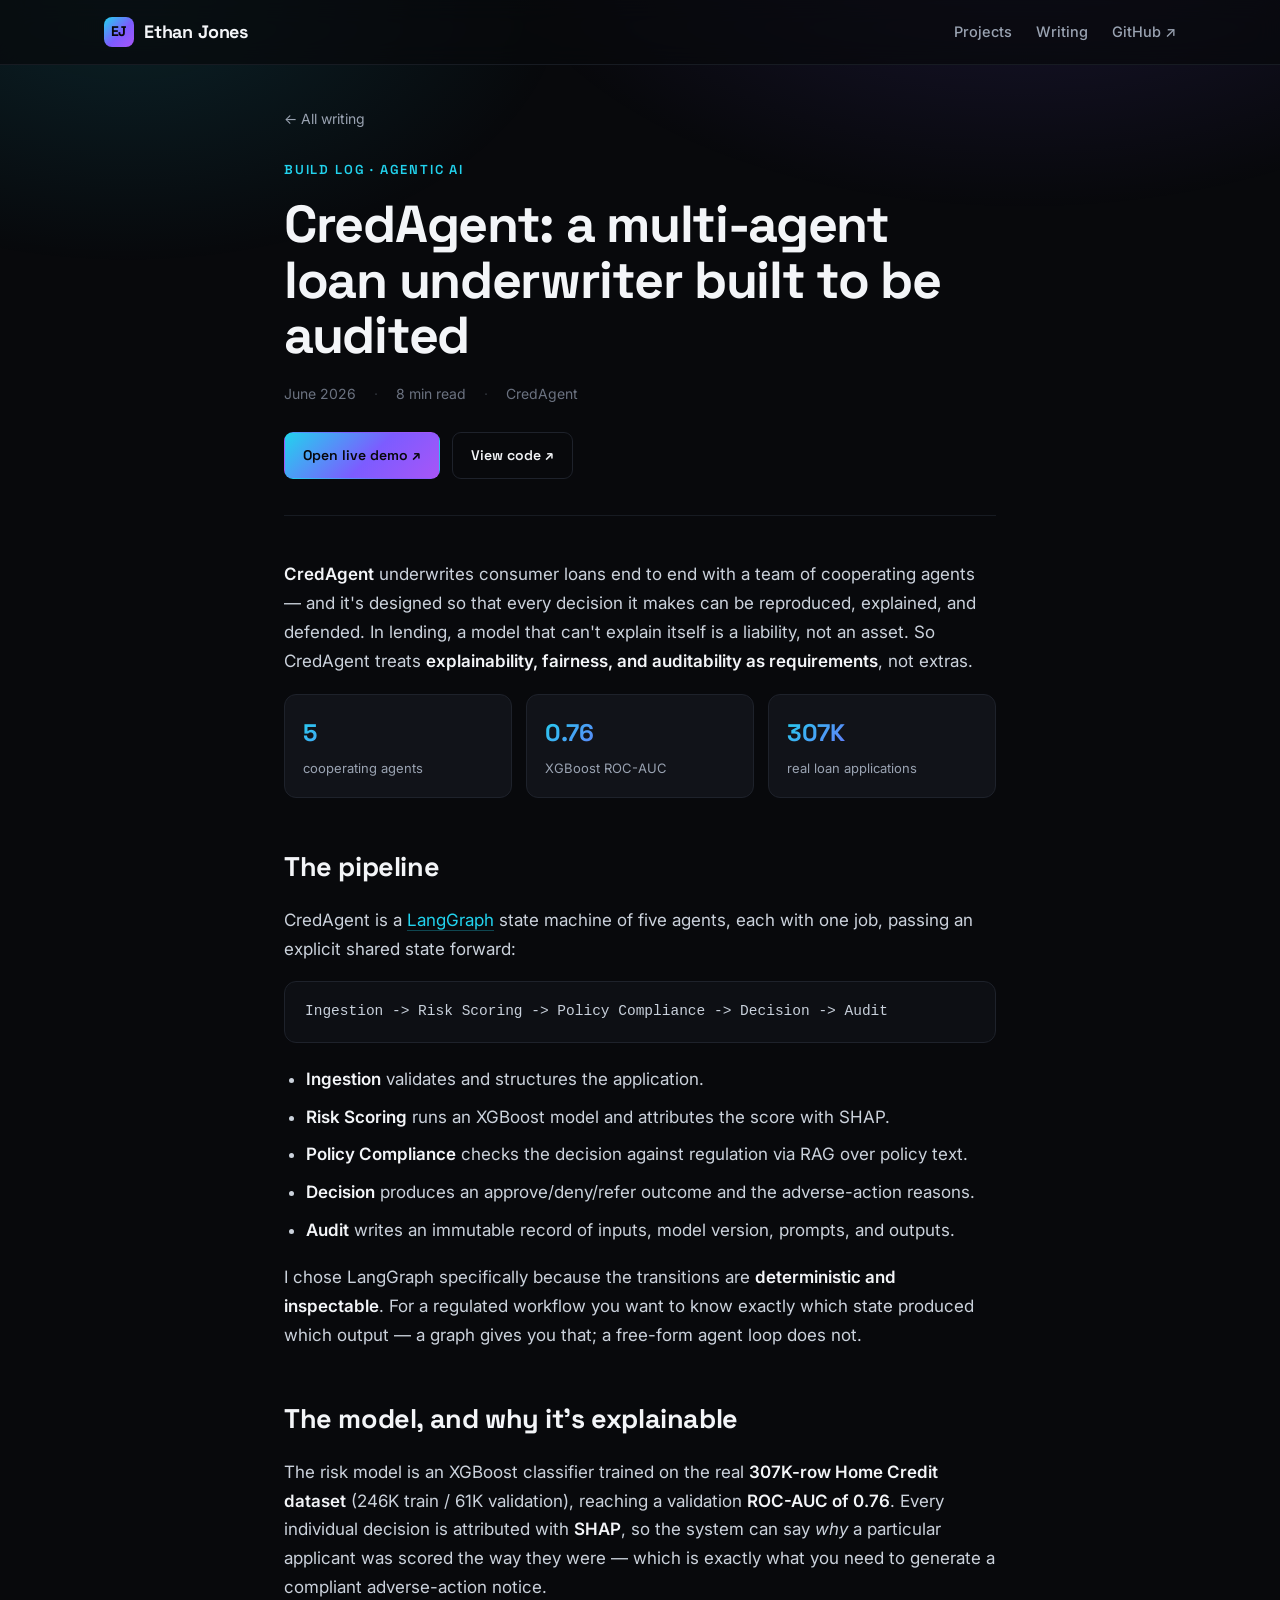
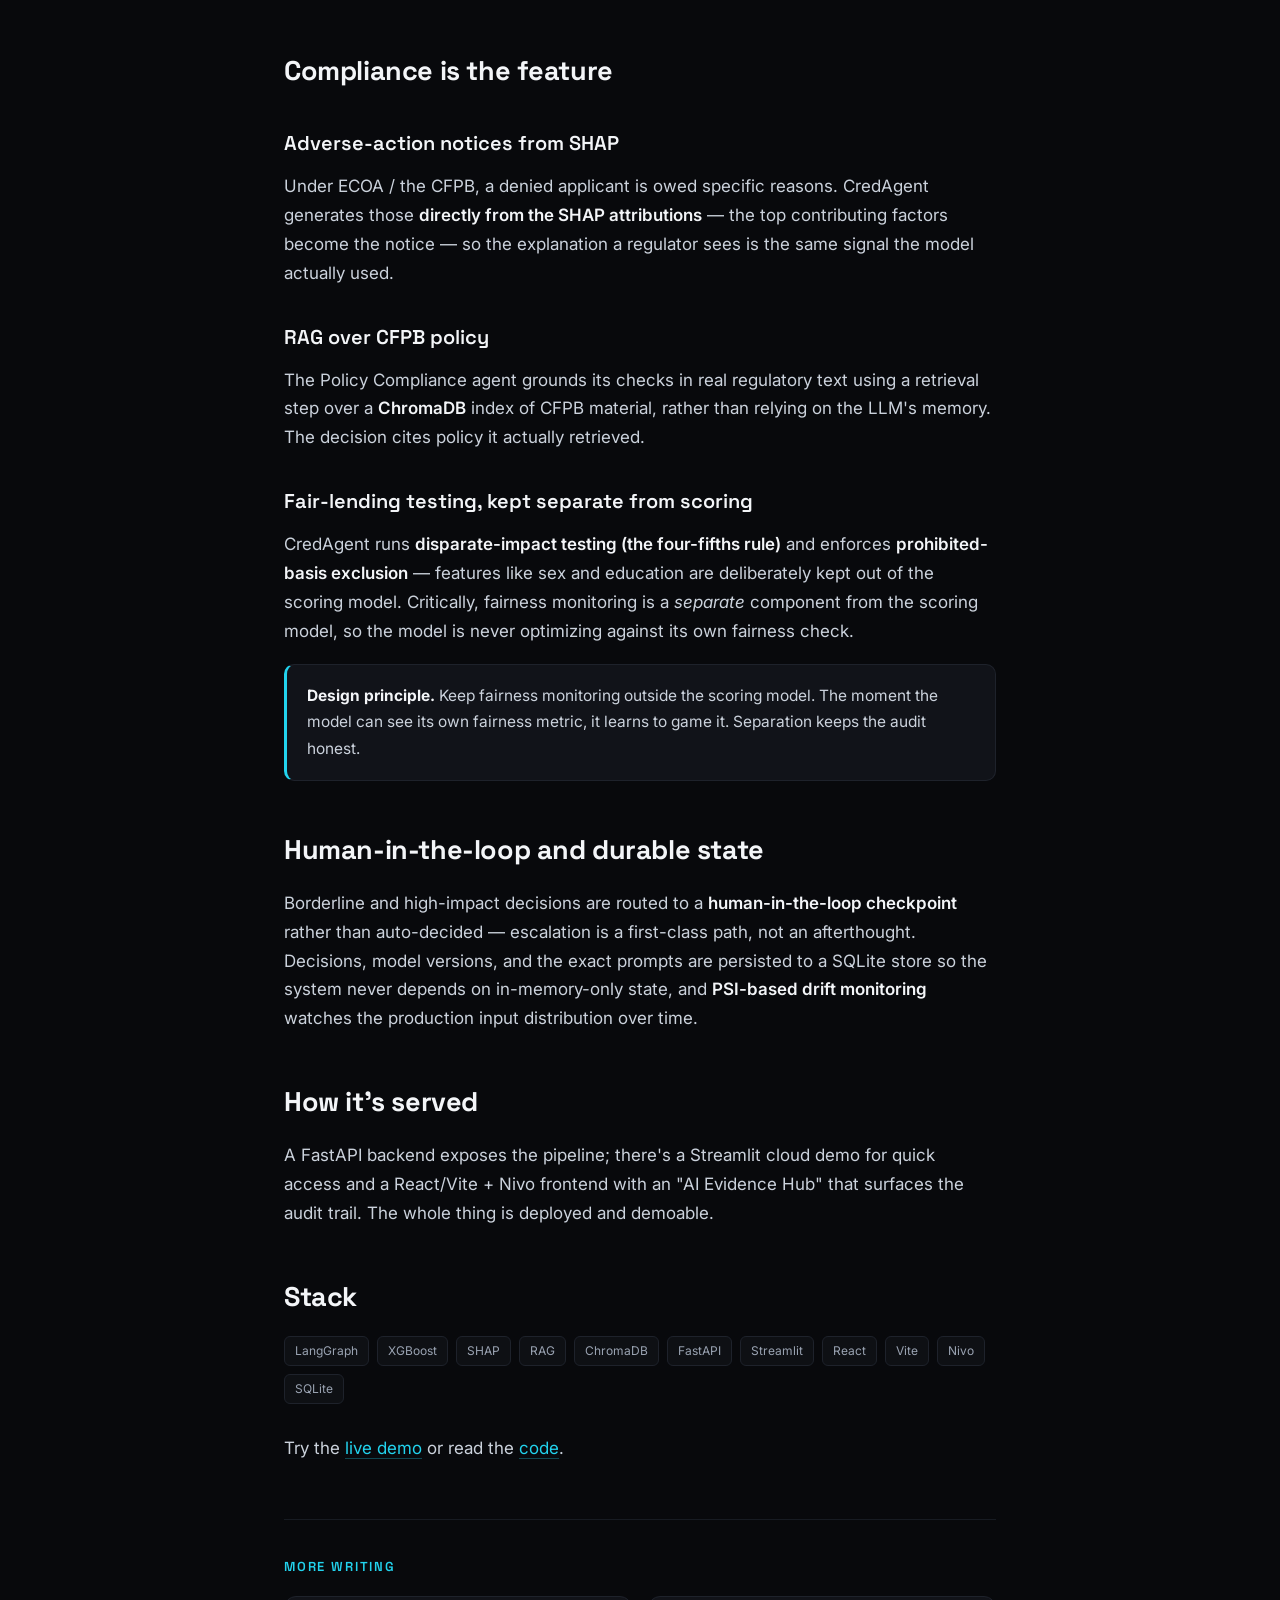
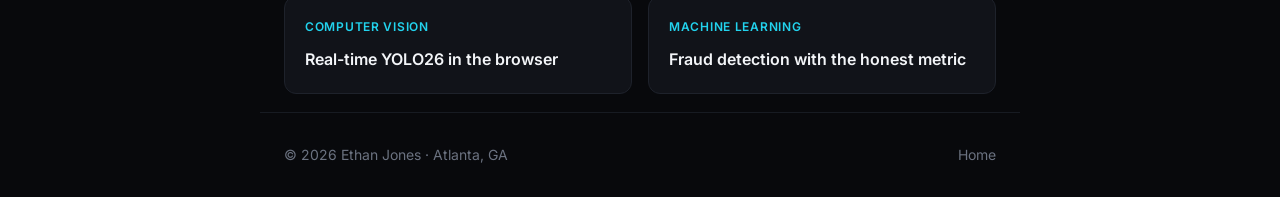
==== articles/credagent.html @ dae5c248 "add full project articles + clickable writing cards" ====
<!DOCTYPE html><html lang="en"><head><meta charset="UTF-8"/><meta name="viewport" content="width=device-width,initial-scale=1.0"/>
<title>CredAgent: a multi-agent loan underwriter built to be audited — Ethan Jones</title>
<meta name="description" content="A 5-agent LangGraph pipeline that underwrites consumer loans with SHAP-attributed decisions, RAG over CFPB policy, fair-lending testing, and human-in-the-loop checkpoints."/>
<link rel="preconnect" href="https://fonts.googleapis.com"/><link rel="preconnect" href="https://fonts.gstatic.com" crossorigin/>
<link href="https://fonts.googleapis.com/css2?family=Space+Grotesk:wght@400;500;600;700&family=Inter:wght@400;500;600&display=swap" rel="stylesheet"/>
<style>
:root{--bg:#08090c;--bg-soft:#0e1014;--card:#111319;--card-hover:#161a22;--line:#1e222b;--line-soft:#171b22;--text:#f3f5f8;--muted:#9aa3b2;--muted-dim:#6b7280;--cyan:#22d3ee;--purple:#a855f7;--accent:linear-gradient(135deg,#22d3ee 0%,#7c5cff 55%,#a855f7 100%)}
*{box-sizing:border-box;margin:0;padding:0}html{scroll-behavior:smooth}
body{background:var(--bg);color:var(--text);font-family:'Inter',system-ui,-apple-system,sans-serif;line-height:1.7;-webkit-font-smoothing:antialiased;overflow-x:hidden}
body::before{content:"";position:fixed;inset:0;z-index:-2;background:radial-gradient(900px 500px at 80% -10%,rgba(124,92,255,.16),transparent 60%),radial-gradient(800px 480px at 10% 0%,rgba(34,211,238,.12),transparent 55%);pointer-events:none}
a{color:inherit;text-decoration:none}h1,h2,h3,.logo,.kicker{font-family:'Space Grotesk',sans-serif}
.grad{background:var(--accent);-webkit-background-clip:text;background-clip:text;color:transparent}
nav{position:sticky;top:0;z-index:50;backdrop-filter:blur(12px);background:rgba(8,9,12,.72);border-bottom:1px solid var(--line-soft)}
.nav-inner{max-width:1120px;margin:0 auto;padding:0 24px;display:flex;align-items:center;justify-content:space-between;height:64px}
.logo{display:flex;align-items:center;gap:10px;font-weight:700;font-size:18px;letter-spacing:-.01em}
.logo .mark{width:30px;height:30px;border-radius:8px;background:var(--accent);display:grid;place-items:center;color:#06070a;font-weight:700;font-size:14px}
.nav-links{display:flex;gap:24px;align-items:center}.nav-links a{color:var(--muted);font-size:14.5px;font-weight:500;transition:color .2s}.nav-links a:hover{color:var(--text)}
.article{max-width:760px;margin:0 auto;padding:0 24px}
.back{display:inline-flex;align-items:center;gap:8px;color:var(--muted);font-size:14px;margin:42px 0 28px;transition:color .2s}.back:hover{color:var(--cyan)}
.kicker{display:block;font-size:13px;font-weight:600;letter-spacing:.14em;text-transform:uppercase;color:var(--cyan);margin-bottom:16px}
.art-title{font-size:clamp(32px,5.5vw,52px);font-weight:700;letter-spacing:-.025em;line-height:1.07;margin-bottom:18px}
.meta{display:flex;flex-wrap:wrap;gap:10px 18px;color:var(--muted-dim);font-size:14px;align-items:center;margin-bottom:26px}
.meta .sep{opacity:.4}
.art-cta{display:flex;gap:12px;flex-wrap:wrap;margin-bottom:44px;padding-bottom:36px;border-bottom:1px solid var(--line-soft)}
.btn{display:inline-flex;align-items:center;gap:8px;padding:11px 18px;border-radius:9px;font-weight:600;font-size:14px;transition:.2s;border:1px solid transparent;font-family:'Space Grotesk'}
.btn-primary{background:var(--accent);color:#06070a}.btn-primary:hover{transform:translateY(-2px);box-shadow:0 12px 30px -10px rgba(124,92,255,.55)}
.btn-ghost{border-color:var(--line);color:var(--text)}.btn-ghost:hover{border-color:var(--cyan);background:rgba(34,211,238,.06)}
.prose{font-size:17px;color:#dde2ea}
.prose h2{font-size:27px;font-weight:700;letter-spacing:-.015em;margin:46px 0 16px;color:var(--text)}
.prose h3{font-size:20px;font-weight:600;margin:32px 0 12px;color:var(--text)}
.prose p{margin:0 0 18px;color:#cbd2dc}
.prose strong{color:var(--text);font-weight:600}
.prose a{color:var(--cyan);border-bottom:1px solid rgba(34,211,238,.3)}.prose a:hover{border-color:var(--cyan)}
.prose ul,.prose ol{margin:0 0 18px;padding-left:22px;color:#cbd2dc}.prose li{margin-bottom:9px}
.prose code{font-family:ui-monospace,'SF Mono',Menlo,monospace;font-size:14.5px;background:#15181f;border:1px solid var(--line);border-radius:5px;padding:1.5px 6px;color:#7fe7f5}
.prose pre{background:#0d0f14;border:1px solid var(--line);border-radius:12px;padding:18px 20px;overflow-x:auto;margin:0 0 22px;font-size:13.5px;line-height:1.6}
.prose pre code{background:none;border:none;padding:0;color:#c8d0db}
.callout{border:1px solid var(--line);border-left:3px solid var(--cyan);background:var(--card);border-radius:10px;padding:18px 20px;margin:0 0 24px;color:#cbd2dc;font-size:15.5px}
.callout b{color:var(--text)}
.metrics{display:grid;grid-template-columns:repeat(3,1fr);gap:14px;margin:6px 0 28px}
.metric{border:1px solid var(--line);border-radius:12px;background:var(--card);padding:18px}
.metric .n{font-family:'Space Grotesk';font-size:24px;font-weight:700;letter-spacing:-.02em}
.metric .l{color:var(--muted);font-size:13px;margin-top:3px}
.stack{display:flex;flex-wrap:wrap;gap:8px;margin:4px 0 30px}
.stack span{font-size:12px;color:var(--muted);border:1px solid var(--line);border-radius:6px;padding:4px 10px;background:var(--bg-soft)}
.more{margin:56px 0 18px;padding-top:36px;border-top:1px solid var(--line-soft)}
.more .kicker{margin-bottom:18px}
.more-grid{display:grid;grid-template-columns:1fr 1fr;gap:16px}
.more-card{border:1px solid var(--line);border-radius:12px;background:var(--card);padding:20px;transition:.2s}.more-card:hover{transform:translateY(-3px);border-color:#2b3140;background:var(--card-hover)}
.more-card .t{font-size:12px;color:var(--cyan);font-weight:600;letter-spacing:.06em;text-transform:uppercase;margin-bottom:8px}
.more-card h4{font-size:16px;font-weight:600}
footer{max-width:760px;margin:0 auto;border-top:1px solid var(--line-soft);padding:30px 24px;color:var(--muted-dim);font-size:14px;display:flex;justify-content:space-between;flex-wrap:wrap;gap:10px}
@media(max-width:760px){.nav-links{display:none}.metrics,.more-grid{grid-template-columns:1fr}}
</style></head><body>
<nav><div class="nav-inner"><a href="../index.html" class="logo"><span class="mark">EJ</span> Ethan Jones</a>
<div class="nav-links"><a href="../index.html#projects">Projects</a><a href="../index.html#writing">Writing</a><a href="https://github.com/EthanJGithub" target="_blank" rel="noopener">GitHub ↗</a></div></div></nav>
<article class="article">
<a class="back" href="../index.html#writing">← All writing</a>
<span class="kicker">Build Log · Agentic AI</span>
<h1 class="art-title">CredAgent: a multi-agent loan underwriter built to be audited</h1>
<div class="meta"><span>June 2026</span><span class="sep">·</span><span>8 min read</span><span class="sep">·</span><span>CredAgent</span></div>
<div class="art-cta"><a class="btn btn-primary" href="https://ethanjgithub-credagent-streamlit-app-kruhoy.streamlit.app/" target="_blank" rel="noopener">Open live demo ↗</a><a class="btn btn-ghost" href="https://github.com/EthanJGithub/CredAgent" target="_blank" rel="noopener">View code ↗</a></div>
<div class="prose"><p><strong>CredAgent</strong> underwrites consumer loans end to end with a team of cooperating agents — and it's designed so that every decision it makes can be reproduced, explained, and defended. In lending, a model that can't explain itself is a liability, not an asset. So CredAgent treats <strong>explainability, fairness, and auditability as requirements</strong>, not extras.</p>
<div class="metrics"><div class="metric"><div class="n grad">5</div><div class="l">cooperating agents</div></div><div class="metric"><div class="n grad">0.76</div><div class="l">XGBoost ROC-AUC</div></div><div class="metric"><div class="n grad">307K</div><div class="l">real loan applications</div></div></div>
<h2>The pipeline</h2>
<p>CredAgent is a <a href="https://www.langchain.com/langgraph" target="_blank" rel="noopener">LangGraph</a> state machine of five agents, each with one job, passing an explicit shared state forward:</p>
<pre><code>Ingestion -> Risk Scoring -> Policy Compliance -> Decision -> Audit</code></pre>
<ul>
<li><strong>Ingestion</strong> validates and structures the application.</li>
<li><strong>Risk Scoring</strong> runs an XGBoost model and attributes the score with SHAP.</li>
<li><strong>Policy Compliance</strong> checks the decision against regulation via RAG over policy text.</li>
<li><strong>Decision</strong> produces an approve/deny/refer outcome and the adverse-action reasons.</li>
<li><strong>Audit</strong> writes an immutable record of inputs, model version, prompts, and outputs.</li>
</ul>
<p>I chose LangGraph specifically because the transitions are <strong>deterministic and inspectable</strong>. For a regulated workflow you want to know exactly which state produced which output — a graph gives you that; a free-form agent loop does not.</p>
<h2>The model, and why it's explainable</h2>
<p>The risk model is an XGBoost classifier trained on the real <strong>307K-row Home Credit dataset</strong> (246K train / 61K validation), reaching a validation <strong>ROC-AUC of 0.76</strong>. Every individual decision is attributed with <strong>SHAP</strong>, so the system can say <em>why</em> a particular applicant was scored the way they were — which is exactly what you need to generate a compliant adverse-action notice.</p>
<h2>Compliance is the feature</h2>
<h3>Adverse-action notices from SHAP</h3>
<p>Under ECOA / the CFPB, a denied applicant is owed specific reasons. CredAgent generates those <strong>directly from the SHAP attributions</strong> — the top contributing factors become the notice — so the explanation a regulator sees is the same signal the model actually used.</p>
<h3>RAG over CFPB policy</h3>
<p>The Policy Compliance agent grounds its checks in real regulatory text using a retrieval step over a <strong>ChromaDB</strong> index of CFPB material, rather than relying on the LLM's memory. The decision cites policy it actually retrieved.</p>
<h3>Fair-lending testing, kept separate from scoring</h3>
<p>CredAgent runs <strong>disparate-impact testing (the four-fifths rule)</strong> and enforces <strong>prohibited-basis exclusion</strong> — features like sex and education are deliberately kept out of the scoring model. Critically, fairness monitoring is a <em>separate</em> component from the scoring model, so the model is never optimizing against its own fairness check.</p>
<div class="callout"><b>Design principle.</b> Keep fairness monitoring outside the scoring model. The moment the model can see its own fairness metric, it learns to game it. Separation keeps the audit honest.</div>
<h2>Human-in-the-loop and durable state</h2>
<p>Borderline and high-impact decisions are routed to a <strong>human-in-the-loop checkpoint</strong> rather than auto-decided — escalation is a first-class path, not an afterthought. Decisions, model versions, and the exact prompts are persisted to a SQLite store so the system never depends on in-memory-only state, and <strong>PSI-based drift monitoring</strong> watches the production input distribution over time.</p>
<h2>How it's served</h2>
<p>A FastAPI backend exposes the pipeline; there's a Streamlit cloud demo for quick access and a React/Vite + Nivo frontend with an "AI Evidence Hub" that surfaces the audit trail. The whole thing is deployed and demoable.</p>
<h2>Stack</h2>
<div class="stack"><span>LangGraph</span><span>XGBoost</span><span>SHAP</span><span>RAG</span><span>ChromaDB</span><span>FastAPI</span><span>Streamlit</span><span>React</span><span>Vite</span><span>Nivo</span><span>SQLite</span></div>
<p>Try the <a href="https://ethanjgithub-credagent-streamlit-app-kruhoy.streamlit.app/" target="_blank" rel="noopener">live demo</a> or read the <a href="https://github.com/EthanJGithub/CredAgent" target="_blank" rel="noopener">code</a>.</p></div>
<div class="more"><span class="kicker">More writing</span><div class="more-grid"><a class="more-card" href="visionlog.html"><div class="t">Computer Vision</div><h4>Real-time YOLO26 in the browser</h4></a><a class="more-card" href="fraudpulse.html"><div class="t">Machine Learning</div><h4>Fraud detection with the honest metric</h4></a></div></div>
</article>
<footer><span>© 2026 Ethan Jones · Atlanta, GA</span><a href="../index.html">Home</a></footer>
</body></html>
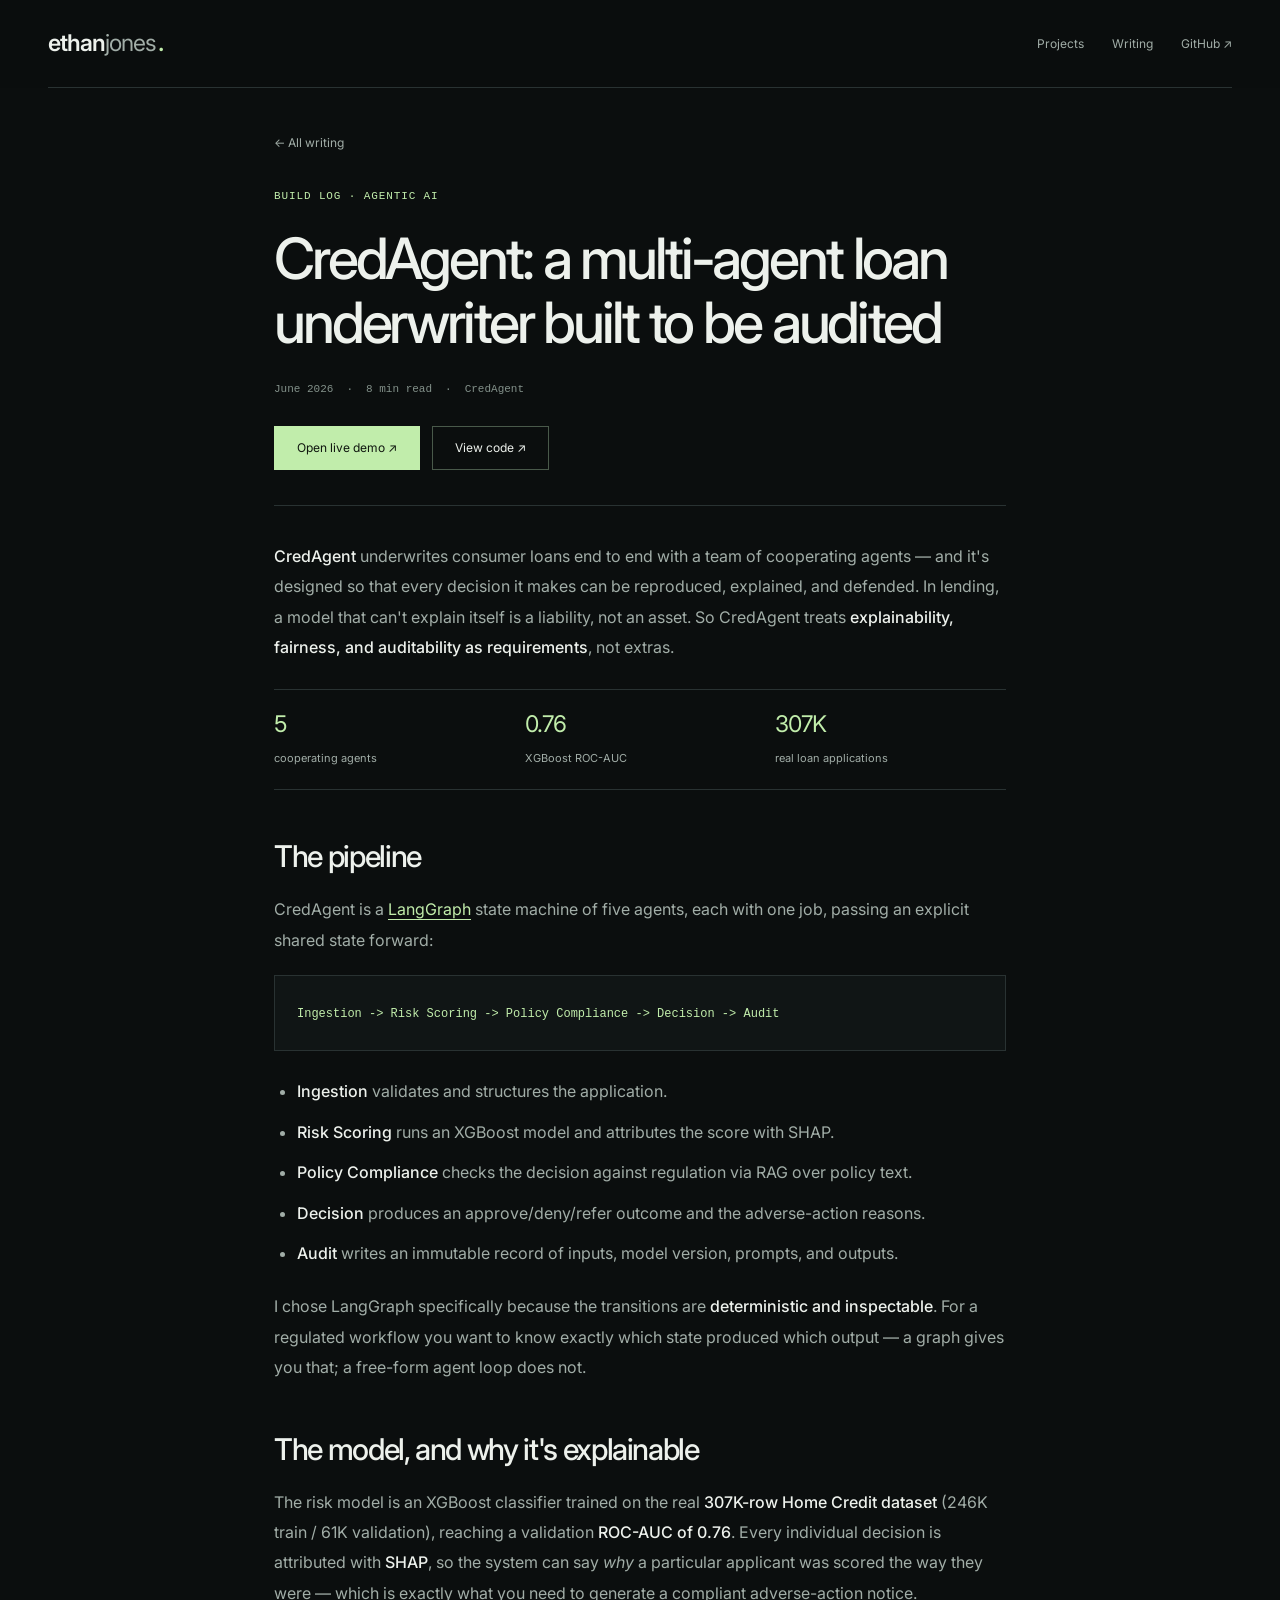
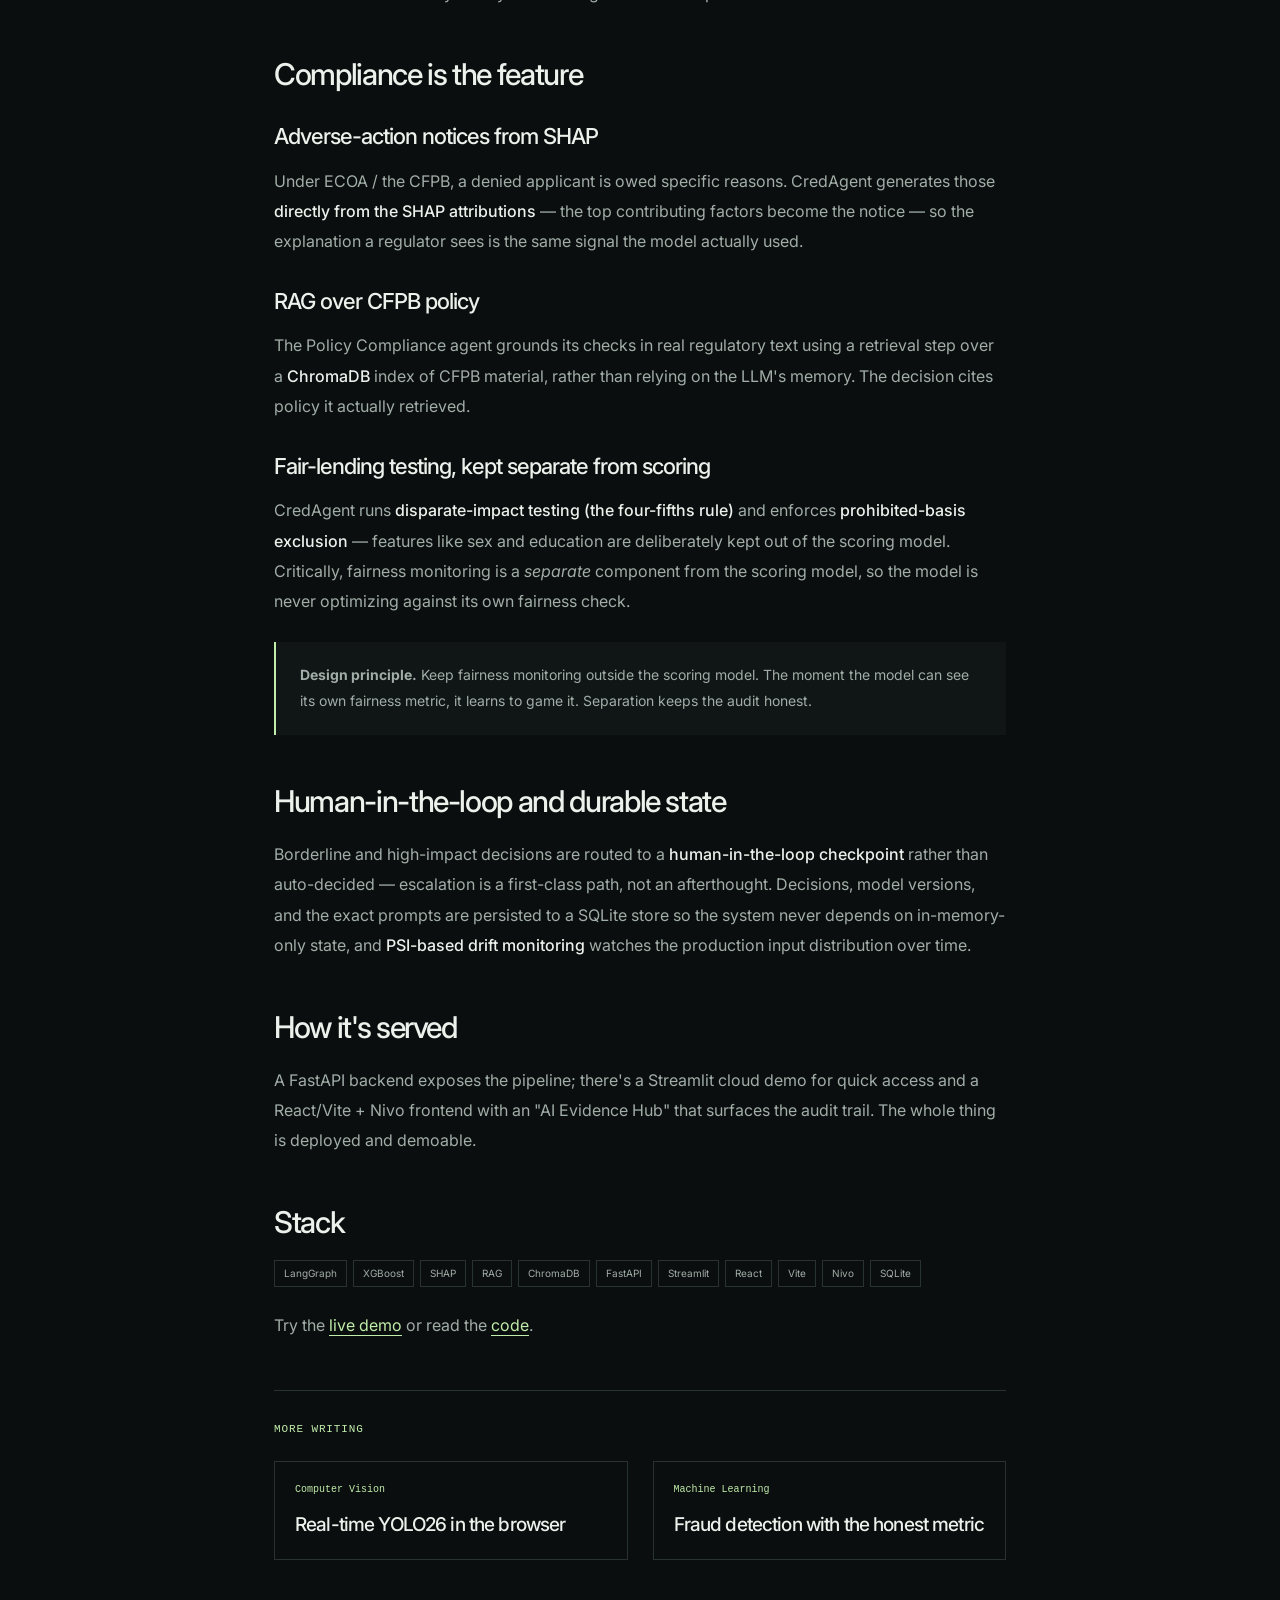
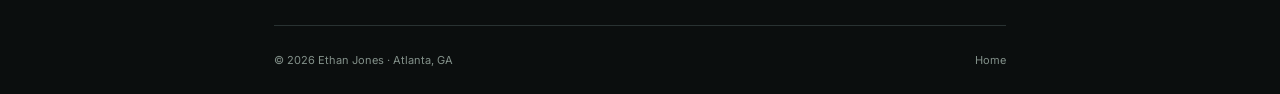
==== commit 0c3109c3: "Redesign portfolio with interactive project showcase and unified article styles" ====
--- a/articles/credagent.html
+++ b/articles/credagent.html
@@ -3,58 +3,10 @@
 <meta name="description" content="A 5-agent LangGraph pipeline that underwrites consumer loans with SHAP-attributed decisions, RAG over CFPB policy, fair-lending testing, and human-in-the-loop checkpoints."/>
 <link rel="preconnect" href="https://fonts.googleapis.com"/><link rel="preconnect" href="https://fonts.gstatic.com" crossorigin/>
 <link href="https://fonts.googleapis.com/css2?family=Space+Grotesk:wght@400;500;600;700&family=Inter:wght@400;500;600&display=swap" rel="stylesheet"/>
-<style>
-:root{--bg:#08090c;--bg-soft:#0e1014;--card:#111319;--card-hover:#161a22;--line:#1e222b;--line-soft:#171b22;--text:#f3f5f8;--muted:#9aa3b2;--muted-dim:#6b7280;--cyan:#22d3ee;--purple:#a855f7;--accent:linear-gradient(135deg,#22d3ee 0%,#7c5cff 55%,#a855f7 100%)}
-*{box-sizing:border-box;margin:0;padding:0}html{scroll-behavior:smooth}
-body{background:var(--bg);color:var(--text);font-family:'Inter',system-ui,-apple-system,sans-serif;line-height:1.7;-webkit-font-smoothing:antialiased;overflow-x:hidden}
-body::before{content:"";position:fixed;inset:0;z-index:-2;background:radial-gradient(900px 500px at 80% -10%,rgba(124,92,255,.16),transparent 60%),radial-gradient(800px 480px at 10% 0%,rgba(34,211,238,.12),transparent 55%);pointer-events:none}
-a{color:inherit;text-decoration:none}h1,h2,h3,.logo,.kicker{font-family:'Space Grotesk',sans-serif}
-.grad{background:var(--accent);-webkit-background-clip:text;background-clip:text;color:transparent}
-nav{position:sticky;top:0;z-index:50;backdrop-filter:blur(12px);background:rgba(8,9,12,.72);border-bottom:1px solid var(--line-soft)}
-.nav-inner{max-width:1120px;margin:0 auto;padding:0 24px;display:flex;align-items:center;justify-content:space-between;height:64px}
-.logo{display:flex;align-items:center;gap:10px;font-weight:700;font-size:18px;letter-spacing:-.01em}
-.logo .mark{width:30px;height:30px;border-radius:8px;background:var(--accent);display:grid;place-items:center;color:#06070a;font-weight:700;font-size:14px}
-.nav-links{display:flex;gap:24px;align-items:center}.nav-links a{color:var(--muted);font-size:14.5px;font-weight:500;transition:color .2s}.nav-links a:hover{color:var(--text)}
-.article{max-width:760px;margin:0 auto;padding:0 24px}
-.back{display:inline-flex;align-items:center;gap:8px;color:var(--muted);font-size:14px;margin:42px 0 28px;transition:color .2s}.back:hover{color:var(--cyan)}
-.kicker{display:block;font-size:13px;font-weight:600;letter-spacing:.14em;text-transform:uppercase;color:var(--cyan);margin-bottom:16px}
-.art-title{font-size:clamp(32px,5.5vw,52px);font-weight:700;letter-spacing:-.025em;line-height:1.07;margin-bottom:18px}
-.meta{display:flex;flex-wrap:wrap;gap:10px 18px;color:var(--muted-dim);font-size:14px;align-items:center;margin-bottom:26px}
-.meta .sep{opacity:.4}
-.art-cta{display:flex;gap:12px;flex-wrap:wrap;margin-bottom:44px;padding-bottom:36px;border-bottom:1px solid var(--line-soft)}
-.btn{display:inline-flex;align-items:center;gap:8px;padding:11px 18px;border-radius:9px;font-weight:600;font-size:14px;transition:.2s;border:1px solid transparent;font-family:'Space Grotesk'}
-.btn-primary{background:var(--accent);color:#06070a}.btn-primary:hover{transform:translateY(-2px);box-shadow:0 12px 30px -10px rgba(124,92,255,.55)}
-.btn-ghost{border-color:var(--line);color:var(--text)}.btn-ghost:hover{border-color:var(--cyan);background:rgba(34,211,238,.06)}
-.prose{font-size:17px;color:#dde2ea}
-.prose h2{font-size:27px;font-weight:700;letter-spacing:-.015em;margin:46px 0 16px;color:var(--text)}
-.prose h3{font-size:20px;font-weight:600;margin:32px 0 12px;color:var(--text)}
-.prose p{margin:0 0 18px;color:#cbd2dc}
-.prose strong{color:var(--text);font-weight:600}
-.prose a{color:var(--cyan);border-bottom:1px solid rgba(34,211,238,.3)}.prose a:hover{border-color:var(--cyan)}
-.prose ul,.prose ol{margin:0 0 18px;padding-left:22px;color:#cbd2dc}.prose li{margin-bottom:9px}
-.prose code{font-family:ui-monospace,'SF Mono',Menlo,monospace;font-size:14.5px;background:#15181f;border:1px solid var(--line);border-radius:5px;padding:1.5px 6px;color:#7fe7f5}
-.prose pre{background:#0d0f14;border:1px solid var(--line);border-radius:12px;padding:18px 20px;overflow-x:auto;margin:0 0 22px;font-size:13.5px;line-height:1.6}
-.prose pre code{background:none;border:none;padding:0;color:#c8d0db}
-.callout{border:1px solid var(--line);border-left:3px solid var(--cyan);background:var(--card);border-radius:10px;padding:18px 20px;margin:0 0 24px;color:#cbd2dc;font-size:15.5px}
-.callout b{color:var(--text)}
-.metrics{display:grid;grid-template-columns:repeat(3,1fr);gap:14px;margin:6px 0 28px}
-.metric{border:1px solid var(--line);border-radius:12px;background:var(--card);padding:18px}
-.metric .n{font-family:'Space Grotesk';font-size:24px;font-weight:700;letter-spacing:-.02em}
-.metric .l{color:var(--muted);font-size:13px;margin-top:3px}
-.stack{display:flex;flex-wrap:wrap;gap:8px;margin:4px 0 30px}
-.stack span{font-size:12px;color:var(--muted);border:1px solid var(--line);border-radius:6px;padding:4px 10px;background:var(--bg-soft)}
-.more{margin:56px 0 18px;padding-top:36px;border-top:1px solid var(--line-soft)}
-.more .kicker{margin-bottom:18px}
-.more-grid{display:grid;grid-template-columns:1fr 1fr;gap:16px}
-.more-card{border:1px solid var(--line);border-radius:12px;background:var(--card);padding:20px;transition:.2s}.more-card:hover{transform:translateY(-3px);border-color:#2b3140;background:var(--card-hover)}
-.more-card .t{font-size:12px;color:var(--cyan);font-weight:600;letter-spacing:.06em;text-transform:uppercase;margin-bottom:8px}
-.more-card h4{font-size:16px;font-weight:600}
-footer{max-width:760px;margin:0 auto;border-top:1px solid var(--line-soft);padding:30px 24px;color:var(--muted-dim);font-size:14px;display:flex;justify-content:space-between;flex-wrap:wrap;gap:10px}
-@media(max-width:760px){.nav-links{display:none}.metrics,.more-grid{grid-template-columns:1fr}}
-</style></head><body>
-<nav><div class="nav-inner"><a href="../index.html" class="logo"><span class="mark">EJ</span> Ethan Jones</a>
+<link rel="stylesheet" href="../assets/style.css"/><link rel="stylesheet" href="../assets/article.css"/></head><body class="article-page"><a class="skip-link" href="#article">Skip to article</a>
+<nav><div class="nav-inner"><a href="../index.html" class="logo">ethan<span class="logo-light">jones</span><span class="logo-dot">.</span></a>
 <div class="nav-links"><a href="../index.html#projects">Projects</a><a href="../index.html#writing">Writing</a><a href="https://github.com/EthanJGithub" target="_blank" rel="noopener">GitHub ↗</a></div></div></nav>
-<article class="article">
+<article class="article" id="article">
 <a class="back" href="../index.html#writing">← All writing</a>
 <span class="kicker">Build Log · Agentic AI</span>
 <h1 class="art-title">CredAgent: a multi-agent loan underwriter built to be audited</h1>
--- a/assets/style.css
+++ b/assets/style.css
@@ -0,0 +1,11 @@
+:root{--bg:#0b0e0e;--bg-soft:#101515;--card:#111818;--line:#293232;--line-soft:#202929;--text:#edf1ec;--muted:#a1ada7;--muted-dim:#83918a;--cyan:#c1edab;--purple:#c1edab;--accent:#c1edab;--maxw:1240px;color-scheme:dark}
+*{box-sizing:border-box;margin:0;padding:0}html{scroll-behavior:smooth;scroll-padding-top:100px}body{background:var(--bg);color:var(--text);font-family:Inter,Arial,sans-serif;line-height:1.65;-webkit-font-smoothing:antialiased}a{color:inherit;text-decoration:none}button{font:inherit;color:inherit;cursor:pointer}button,a,summary{-webkit-tap-highlight-color:transparent}a,button,summary{touch-action:manipulation}a:focus-visible,button:focus-visible,summary:focus-visible,[tabindex]:focus-visible{outline:2px solid var(--cyan);outline-offset:6px}::selection{background:var(--cyan);color:var(--bg)}h1,h2,h3,h4{font-weight:500;line-height:1.1;letter-spacing:-.045em}.wrap{width:calc(100% - 96px);max-width:var(--maxw);margin-inline:auto}.skip-link{position:fixed;top:-100px;left:20px;background:var(--cyan);color:var(--bg);padding:12px 20px;z-index:100}.skip-link:focus{top:12px}.eyebrow,.kicker,.location,.showcase-bar,.lab-tabs small,.visual-label,.visual-note,.lab-footer,.project-number,.ptag,.project-metric span,.when,.date,.skill h4,.hero-status,.lab-metric span{font-family:ui-monospace,SFMono-Regular,Consolas,monospace;font-size:11px;letter-spacing:.08em;line-height:1.5}.muted{color:var(--muted-dim)}
+nav{position:sticky;top:0;z-index:30;background:#0b0eee00;background:rgba(11,14,14,.94);backdrop-filter:blur(16px)}.nav-inner{height:88px;display:flex;justify-content:space-between;align-items:center;border-bottom:1px solid var(--line)}.logo{display:inline-flex;align-items:baseline;font-size:23px;font-weight:600;letter-spacing:-1px}.logo-light{font-weight:400;color:var(--muted)}.logo-dot{color:var(--cyan);margin-left:2px}.nav-links{display:flex;align-items:center;gap:28px;font-size:12px}.nav-links a{color:var(--muted);transition:color .2s}.nav-links a:hover,.text-link:hover{color:var(--cyan)}.nav-links .nav-cta{border:1px solid #4a5a50;padding:8px 17px;color:var(--text);margin-left:12px}.menu-toggle{display:none}
+.hero{padding:64px 0 45px;position:relative}.hero-topline{display:flex;justify-content:space-between;align-items:center;margin-bottom:35px}.eyebrow{color:var(--cyan)}.eyebrow i,.status-dot,.lab-indicator i{display:inline-block;width:6px;height:6px;border-radius:50%;background:var(--cyan);margin-right:10px;box-shadow:0 0 12px #c1edab30}.location{color:var(--muted-dim)}.location span{color:var(--cyan);padding-left:14px}.hero h1{font-size:clamp(42px,5.9vw,85px);line-height:1.06;letter-spacing:-.065em}.hero h1>span{color:var(--muted-dim)}.hero h1 em{font-style:normal;color:var(--text)}.hero-bottom{display:flex;justify-content:space-between;align-items:end;gap:32px;margin-top:29px}.hero-bottom p{color:var(--muted);font-size:16px;max-width:530px;line-height:1.8}.text-link{display:inline-flex;justify-content:space-between;align-items:center;gap:34px;font-size:13px;padding-bottom:8px;border-bottom:1px solid #53614f;white-space:nowrap;transition:color .2s}.text-link span{color:var(--cyan);font-size:20px}.hero-status{color:var(--muted);margin-top:25px;font-size:10px;letter-spacing:.025em}
+section{padding:100px 0;scroll-margin-top:20px}.showcase{border:1px solid var(--line);padding:0;background:var(--bg-soft)}.showcase-bar{display:flex;justify-content:space-between;padding:15px 23px;border-bottom:1px solid var(--line);font-size:10px}.showcase-bar .muted{margin-left:15px}.lab-indicator{color:var(--muted-dim);font-size:9px}.lab-tabs{display:grid;grid-template-columns:repeat(3,1fr);border-bottom:1px solid var(--line)}.lab-tabs button{border:0;border-right:1px solid var(--line);background:transparent;text-align:left;padding:17px 24px;font-size:14px;position:relative;transition:background .2s}.lab-tabs button:last-child{border-right:0}.lab-tabs button[aria-selected=true]{background:#19211b}.lab-tabs button[aria-selected=true]:after{content:"";position:absolute;bottom:-1px;left:0;right:0;height:2px;background:var(--cyan)}.lab-tabs button>span{font-family:monospace;font-size:11px;color:var(--muted-dim);margin-right:14px}.lab-tabs small{font-size:9px;color:var(--muted-dim);float:right;padding-top:4px}.lab-body{display:grid;grid-template-columns:1.8fr 1fr;min-height:335px}.lab-visual{position:relative;border-right:1px solid var(--line);overflow:hidden;min-height:335px;background:#0c1211}.lab-visual canvas{width:100%;height:100%;position:absolute;inset:0}.visual-label{position:absolute;top:19px;left:23px;right:23px;display:flex;justify-content:space-between;gap:16px;font-size:9px;color:var(--muted)}#motion-toggle{border:0;background:#0c1211aa;font-family:inherit;font-size:9px;letter-spacing:0;color:var(--text)}#motion-toggle span{margin-left:8px;color:var(--cyan)}.visual-note{position:absolute;bottom:15px;left:23px;font-size:8px;color:var(--muted-dim)}.lab-copy{padding:28px 30px;display:flex;flex-direction:column;align-items:start}.lab-copy .eyebrow{font-size:9px}.lab-copy h2{font-size:34px;letter-spacing:-.04em;margin:13px 0}.lab-copy p{font-size:12px;line-height:1.8;color:var(--muted);max-width:320px}.lab-metric{display:flex;align-items:center;gap:18px;width:100%;border-top:1px solid var(--line);padding-top:16px;margin-top:20px}.lab-metric strong{font-size:23px;letter-spacing:-1px;font-weight:400}.lab-metric span{font-size:8px;color:var(--muted);max-width:115px}.lab-copy .text-link{margin-top:18px;font-size:11px}.lab-footer{display:flex;justify-content:space-between;border-top:1px solid var(--line);padding:12px 23px;color:var(--muted-dim);font-size:9px}.lab-footer a{color:var(--cyan)}
+.stats{display:grid;grid-template-columns:repeat(4,1fr);padding:36px 0;border-bottom:1px solid var(--line);gap:24px}.stat{border-right:1px solid var(--line);padding-right:15px}.stat:last-child{border:0}.stat .n{font-size:25px;letter-spacing:-1px}.stat .n span{color:var(--muted-dim);font-size:16px}.stat .l{font-size:11px;color:var(--muted);margin-top:6px}.kicker{display:block;color:var(--cyan);text-transform:uppercase;margin-bottom:23px}.h2{font-size:clamp(32px,4vw,53px);margin-bottom:22px}.lead{color:var(--muted);font-size:15px;max-width:660px}.proj-grid{margin-top:38px;border-top:1px solid var(--line)}.project-row{border-bottom:1px solid var(--line)}.project-row summary{list-style:none;display:grid;grid-template-columns:60px 1fr 190px 40px;align-items:center;gap:20px;padding:27px 10px;cursor:pointer;transition:background .2s}.project-row summary::-webkit-details-marker{display:none}.project-row summary:hover{background:#131b16}.project-number{color:var(--muted-dim);align-self:start;padding-top:5px}.ptag{font-size:9px;color:var(--muted-dim);text-transform:uppercase}.project-title h3{font-size:32px;margin:7px 0}.project-subtitle{font-size:12px;color:var(--muted)}.project-metric strong{font-size:29px;font-weight:400;color:var(--cyan);letter-spacing:-1px;display:block}.project-metric span{font-size:9px;color:var(--muted-dim)}.expand-icon{border:1px solid var(--line);width:32px;height:32px;display:grid;place-items:center;font-size:19px;color:var(--cyan);transition:transform .25s}.project-row[open] .expand-icon{transform:rotate(45deg)}.project-body{display:grid;grid-template-columns:1.2fr 1fr;gap:55px;padding:5px 70px 34px 90px}.project-body p{font-size:14px;color:var(--muted);line-height:1.9}.tech,.stack{display:flex;gap:6px;flex-wrap:wrap}.tech span,.stack span{font-size:10px;border:1px solid var(--line);padding:3px 9px;color:var(--muted)}.card-links{display:flex;gap:24px;margin-top:19px;font-size:12px}.card-links .demo{color:var(--cyan)}.card-links a:hover,.project-article:hover{text-decoration:underline}.project-article{display:inline-block;font-size:11px;color:var(--muted-dim);margin-top:12px}
+#about{background:#101514;border-block:1px solid var(--line-soft)}.about-grid{display:grid;grid-template-columns:1.3fr 1fr;gap:85px;margin-top:35px}.about-grid p{color:var(--muted);font-size:15px;margin-bottom:18px}.about-grid b{font-weight:500;color:var(--text)}.hl{list-style:none;display:grid;gap:0}.hl li{color:var(--muted);font-size:13px;padding:17px 0 17px 25px;border-bottom:1px solid var(--line);position:relative}.hl li:first-child{padding-top:0}.hl li:before{content:"↗";color:var(--cyan);position:absolute;left:0}#experience{padding-bottom:60px}.xp{border-block:1px solid var(--line);padding:30px 0;margin-top:38px}.xp-head{display:flex;align-items:baseline;justify-content:space-between;gap:20px}.xp-head h3{font-size:22px;letter-spacing:-.03em}.co{display:block;font-size:17px;color:var(--cyan);margin-top:12px}.when{color:var(--muted-dim);font-size:10px}.xp ul{list-style:none;display:grid;grid-template-columns:1fr 1fr;gap:25px 55px;margin-top:30px}.xp li{color:var(--muted);font-size:13px;padding-left:20px;position:relative}.xp li:before{content:"↗";position:absolute;left:0;color:var(--cyan)}#skills{padding-top:40px}.skills{display:grid;grid-template-columns:repeat(4,1fr);margin-top:35px;border-top:1px solid var(--line)}.skill{padding:24px 24px 0 0;margin-right:24px}.skill h4{font-size:10px;text-transform:uppercase;color:var(--cyan);margin-bottom:15px}.skill p{font-size:13px;color:var(--muted);line-height:1.9}#writing{border-block:1px solid var(--line);background:#101514}.posts{display:grid;grid-template-columns:repeat(3,1fr);gap:32px;margin-top:40px}.post{display:flex;flex-direction:column;border-top:1px solid #49594a;padding-top:23px;transition:border-color .2s}.post:hover{border-color:var(--cyan)}.date{font-size:9px;color:var(--muted-dim);margin-bottom:17px}.post h3{font-size:23px;letter-spacing:-.035em;line-height:1.3;margin-bottom:14px}.post p{font-size:12px;color:var(--muted);line-height:1.85;flex:1}.read{font-size:12px;color:var(--cyan);margin-top:22px}.post:hover .read{text-decoration:underline}.contact{padding:100px 0}.contact .h2{font-size:clamp(45px,6.8vw,90px);letter-spacing:-.065em}.contact .h2 span{color:var(--muted-dim)}.contact .lead{margin-top:24px;max-width:530px}.links-row{display:flex;gap:12px;margin-top:30px;flex-wrap:wrap}.link-chip,.btn{display:inline-flex;gap:12px;padding:11px 22px;border:1px solid #49594a;font-size:12px;transition:background .2s,color .2s}.link-chip:first-child,.btn-primary{background:var(--cyan);border-color:var(--cyan);color:#10170f}.link-chip:hover,.btn:hover{background:var(--text);color:var(--bg)}footer{color:var(--muted-dim);font-size:11px}footer .nav-inner{padding:25px 0 32px;border-top:1px solid var(--line);border-bottom:0}footer a:hover{color:var(--cyan)}
+@media(min-width:1600px){.hero{padding-top:85px}.hero h1{font-size:90px}}
+@media(max-width:1000px){.wrap{width:calc(100% - 56px)}.lab-tabs small{display:none}.lab-body{grid-template-columns:1.4fr 1fr}.lab-copy{padding:24px}.lab-copy h2{font-size:30px}.nav-links{gap:18px}.project-body{padding-left:70px;padding-right:20px;gap:30px}.about-grid{gap:40px}.skills{grid-template-columns:1fr 1fr}.skill{padding-bottom:22px}.posts{gap:22px}.post h3{font-size:20px}}
+@media(max-width:680px){html{scroll-padding-top:84px}.wrap{width:calc(100% - 36px)}.nav-inner{height:70px}.logo{font-size:21px}.menu-toggle{display:flex;gap:20px;align-items:center;background:transparent;border:1px solid var(--line);padding:6px 12px;font-size:11px}.menu-toggle span{color:var(--cyan)}.nav-links{display:none;position:absolute;top:70px;left:0;right:0;padding:24px;background:var(--bg-soft);border-bottom:1px solid var(--line);flex-wrap:wrap;gap:22px}.nav-links.is-open{display:flex}.nav-links .nav-cta{margin-left:0}.hero{padding:37px 0 30px}.hero-topline{margin-bottom:27px}.eyebrow{font-size:9px}.location{font-size:8px}.location span{display:none}.hero h1{font-size:clamp(34px,7.8vw,53px);line-height:1.13;letter-spacing:-.06em}.hero-bottom{align-items:start;flex-direction:column;gap:19px;margin-top:23px}.hero-bottom p{font-size:13px;max-width:95%}.hero-bottom .text-link{font-size:11px}.hero-status{font-size:9px;max-width:280px;line-height:1.8}.showcase-bar{padding:12px;font-size:9px}.showcase-bar .muted,.lab-indicator{display:none}.lab-tabs button{padding:14px 10px;font-size:11px}.lab-tabs button>span{margin-right:5px;font-size:9px}.lab-body{grid-template-columns:1fr}.lab-visual{min-height:270px;border-right:0;border-bottom:1px solid var(--line)}.visual-label{left:12px;right:12px;top:15px;font-size:7px;gap:10px}#motion-toggle{font-size:8px}.visual-note{left:12px;font-size:7px}.lab-copy{padding:25px}.lab-copy h2{font-size:33px}.lab-copy h2 br{display:none}.lab-copy p{max-width:none}.lab-metric{margin-top:19px}.lab-footer{padding:12px;font-size:7px;gap:16px;align-items:center}.lab-footer a{white-space:nowrap}.stats{grid-template-columns:1fr 1fr;gap:25px;padding:30px 0}.stat:nth-child(2){border:0}.stat .n{font-size:23px}.stat .l{font-size:10px}section{padding:65px 0}.kicker{font-size:9px;margin-bottom:18px}.h2{font-size:36px}.lead{font-size:13px}.project-row summary{grid-template-columns:22px 1fr 26px;gap:10px;padding:23px 0}.project-title h3{font-size:28px}.project-title .ptag{font-size:8px}.project-metric{grid-column:2;grid-row:2;display:flex;gap:12px;align-items:center}.project-metric strong{font-size:20px}.project-metric span{font-size:8px}.expand-icon{grid-column:3;grid-row:1;width:26px;height:26px}.project-body{grid-template-columns:1fr;padding:0 0 25px 32px;gap:20px}.project-body p{font-size:12px}.about-grid{grid-template-columns:1fr;gap:25px}.about-grid p{font-size:13px}.hl li{font-size:12px}.xp-head{flex-direction:column;gap:18px}.xp-head h3{font-size:21px}.xp ul{grid-template-columns:1fr;gap:20px}.xp li{font-size:12px}.skills{gap:10px 25px}.skill{padding-right:0;margin:0}.skill p{font-size:12px}.posts{grid-template-columns:1fr;gap:35px}.post h3{font-size:25px}.post p{font-size:13px}.contact{padding:70px 0}.contact .h2{font-size:clamp(42px,10vw,66px)}.link-chip{padding:10px 17px}.contact .lead{font-size:13px}footer .nav-inner{font-size:9px;gap:15px}}
+@media(prefers-reduced-motion:reduce){html{scroll-behavior:auto}*,*:before,*:after{animation:none!important;transition:none!important}}
--- a/assets/article.css
+++ b/assets/article.css
@@ -0,0 +1 @@
+.article-page .nav-inner{max-width:1240px;width:calc(100% - 96px);margin:auto}.article{max-width:780px;margin:0 auto;padding:0 24px 65px}.back{display:inline-block;font-size:12px;color:var(--muted);margin:45px 0 35px}.back:hover{color:var(--cyan)}.art-title{font-size:clamp(34px,5vw,57px);letter-spacing:-.055em;line-height:1.12;margin-bottom:25px}.meta{display:flex;gap:13px;flex-wrap:wrap;font-family:monospace;font-size:11px;color:var(--muted-dim);margin-bottom:28px}.art-cta{display:flex;gap:12px;flex-wrap:wrap;border-bottom:1px solid var(--line);padding-bottom:35px;margin-bottom:35px}.prose{font-size:16px;color:var(--muted);line-height:1.9}.prose p{margin-bottom:20px}.prose strong{color:var(--text);font-weight:500}.prose h2{color:var(--text);font-size:30px;margin:48px 0 20px;line-height:1.2}.prose h3{color:var(--text);font-size:22px;margin:30px 0 15px;line-height:1.3}.prose a{color:var(--cyan);text-decoration:underline;text-underline-offset:4px}.prose ul,.prose ol{padding-left:23px;margin-bottom:23px}.prose li{margin-bottom:10px}.prose code{font-size:13px;color:var(--cyan);background:var(--bg-soft);padding:2px 5px;overflow-wrap:anywhere}.prose pre{white-space:pre;overflow:auto;padding:22px;background:var(--bg-soft);border:1px solid var(--line);margin-bottom:25px}.prose pre code{padding:0;overflow-wrap:normal;font-size:12px}.callout{border-left:2px solid var(--cyan);padding:20px 24px;background:var(--bg-soft);margin:25px 0;font-size:14px}.metrics{display:grid;grid-template-columns:repeat(3,1fr);border-block:1px solid var(--line);gap:20px;margin:27px 0}.metric{padding:20px 0}.metric .n{font-size:23px;letter-spacing:-1px;color:var(--cyan);line-height:1.3}.metric .l{font-size:11px;margin-top:8px}.stack{margin-bottom:23px}.more{border-top:1px solid var(--line);margin-top:50px;padding-top:30px}.more-grid{display:grid;grid-template-columns:1fr 1fr;gap:25px}.more-card{padding:20px;border:1px solid var(--line)}.more-card:hover{border-color:var(--cyan)}.more-card .t{font-family:monospace;font-size:10px;color:var(--cyan);margin-bottom:14px}.more-card h4{font-size:19px;line-height:1.4}.article-page footer{max-width:732px;margin:auto;border-top:1px solid var(--line);padding:25px 0;display:flex;justify-content:space-between}.grad{color:var(--cyan)}@media(max-width:680px){.article-page .nav-inner{width:calc(100% - 36px)}.article-page .nav-links{position:static;display:flex;padding:0;border:0;background:none;gap:15px}.article-page .nav-links a{font-size:10px}.article-page .nav-links a:last-child{display:none}.article{padding-inline:20px}.prose{font-size:14px}.metrics{gap:10px}.metric .n{font-size:18px}.metric .l{font-size:10px}.more-grid{grid-template-columns:1fr}.article-page footer{margin:0 20px}.prose h2{font-size:26px}}
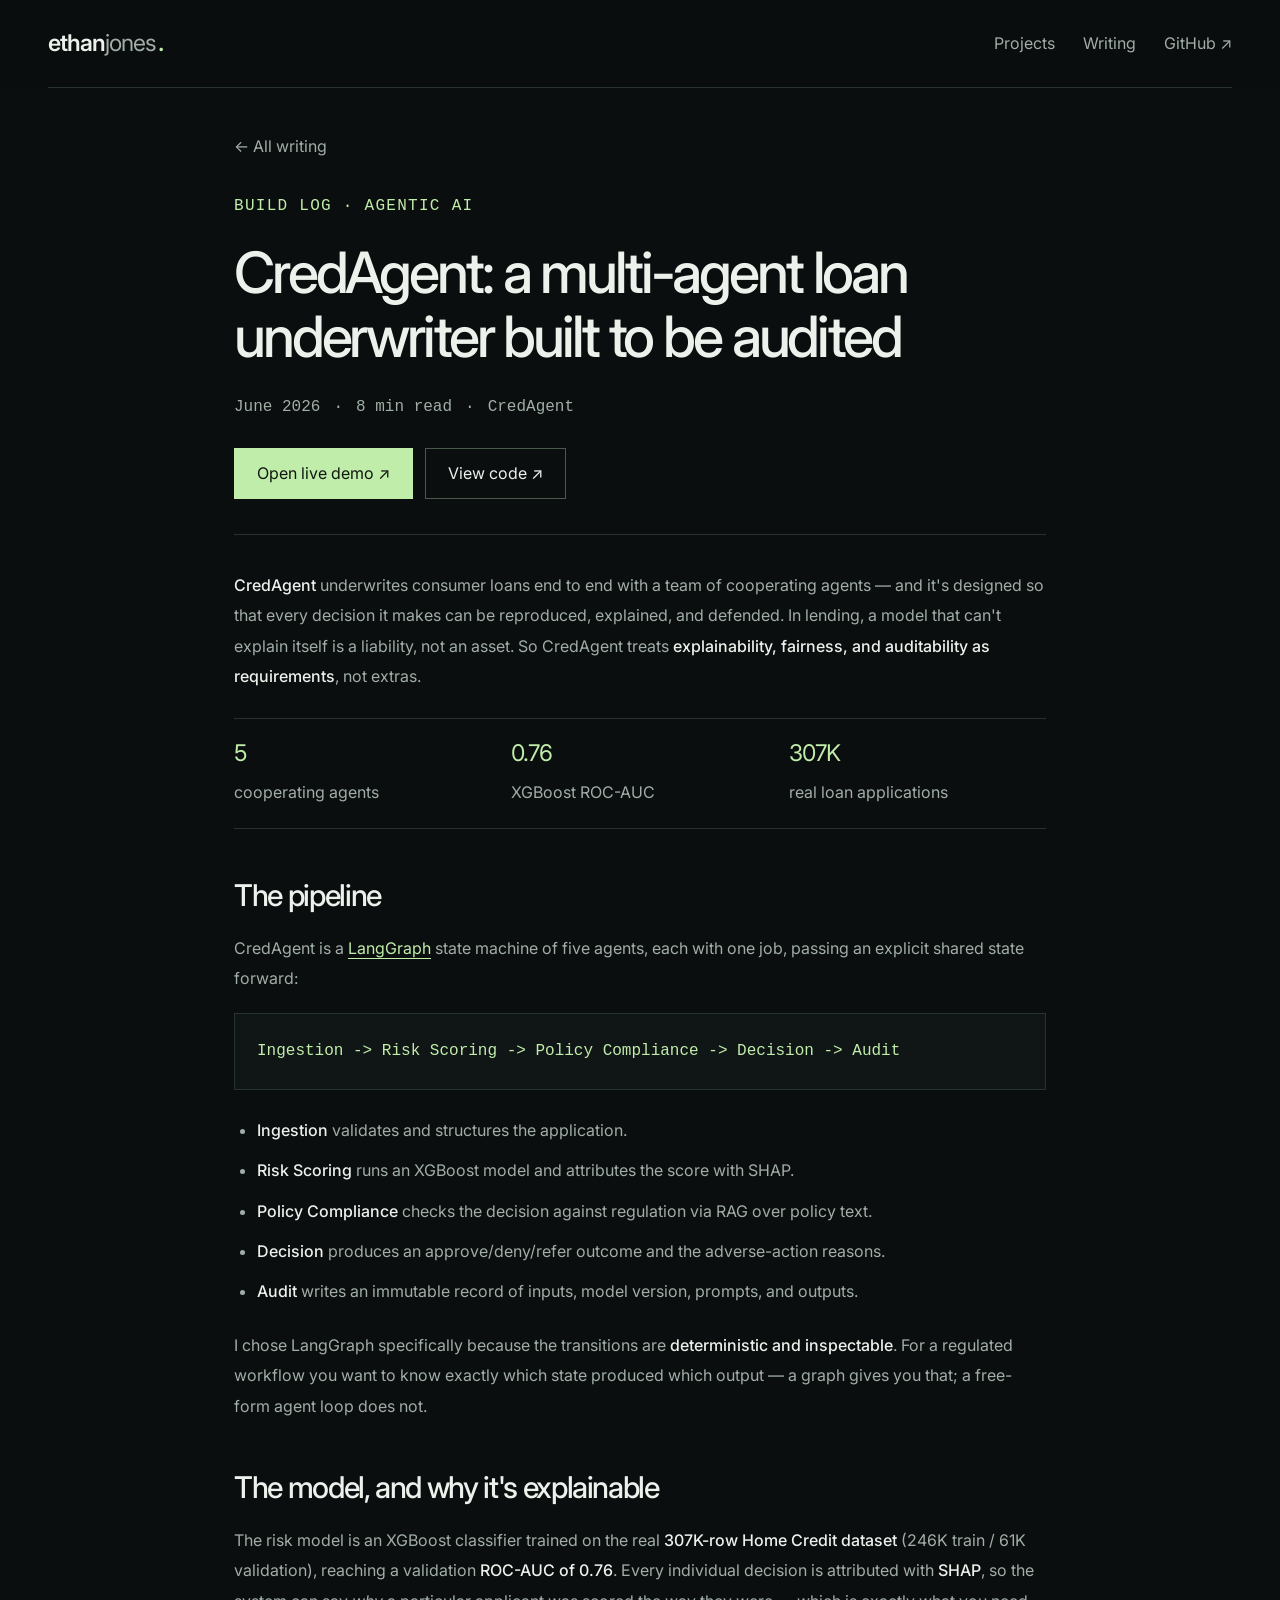
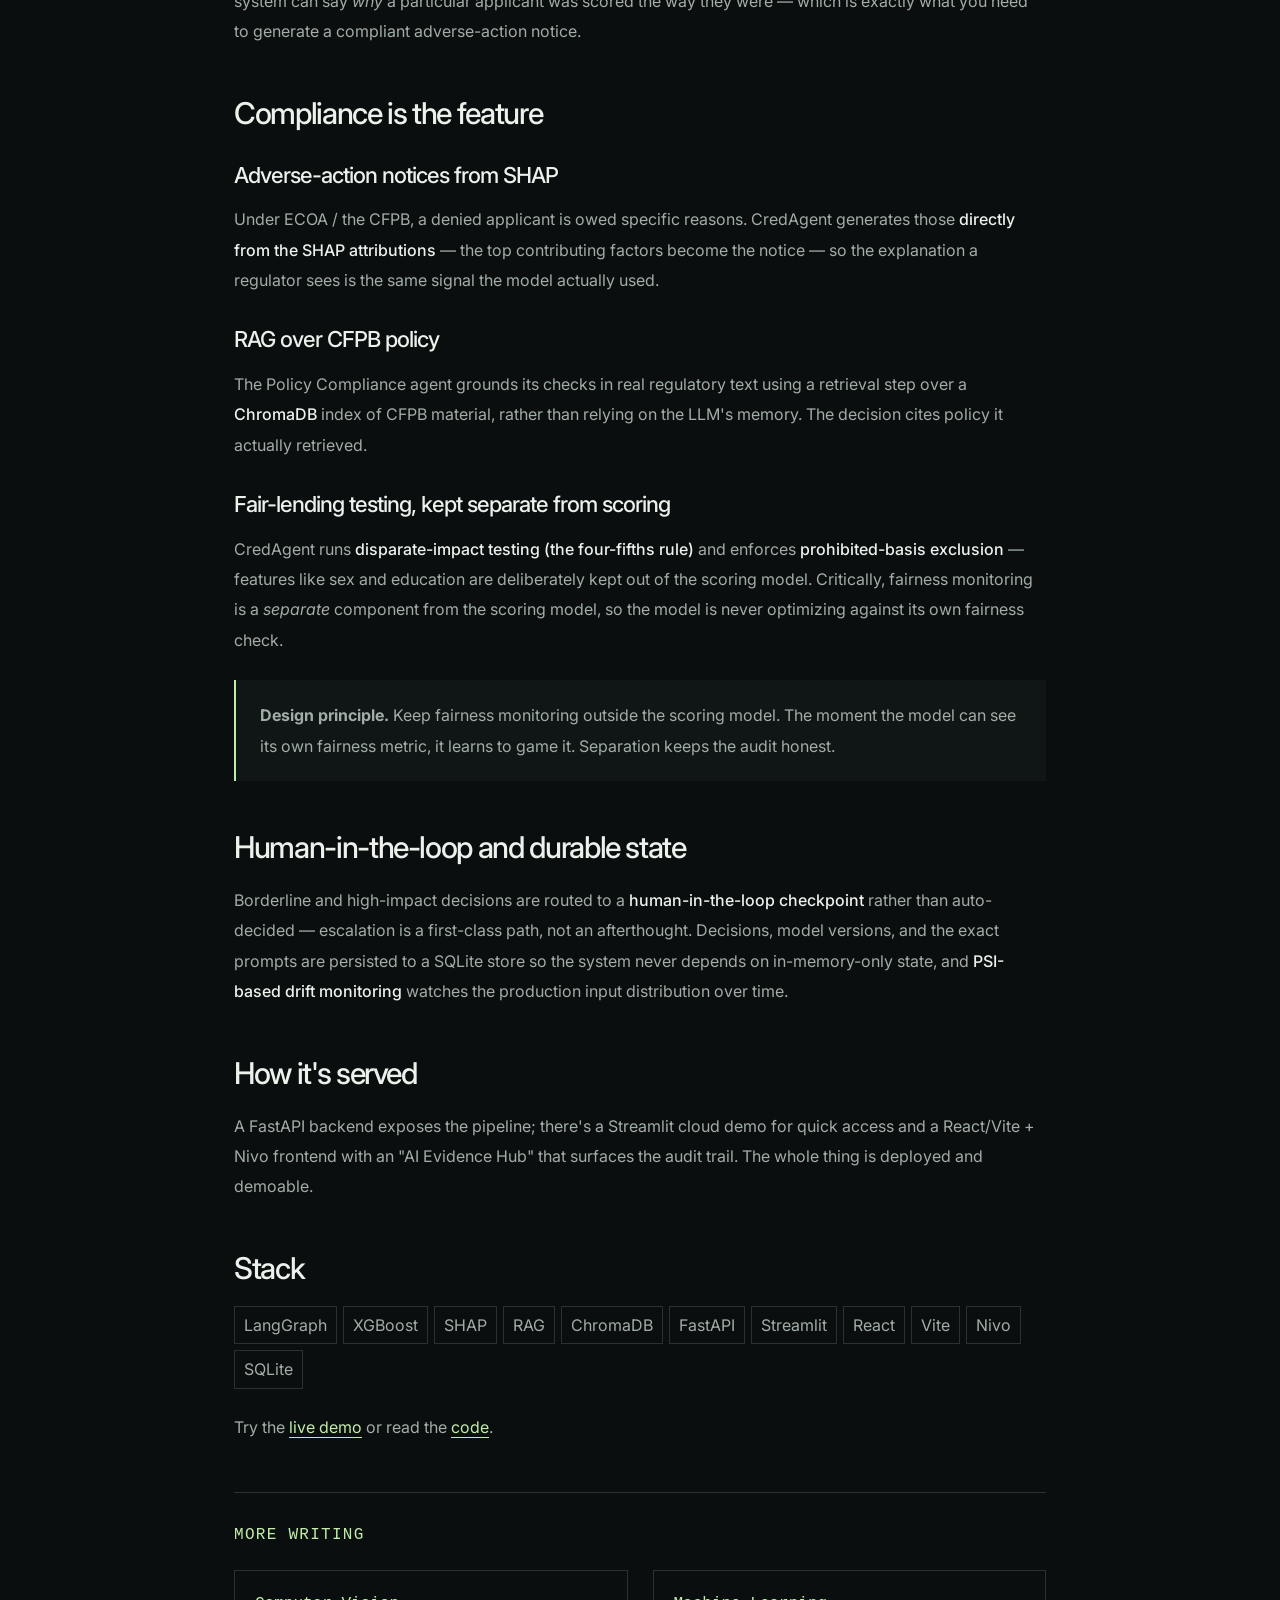
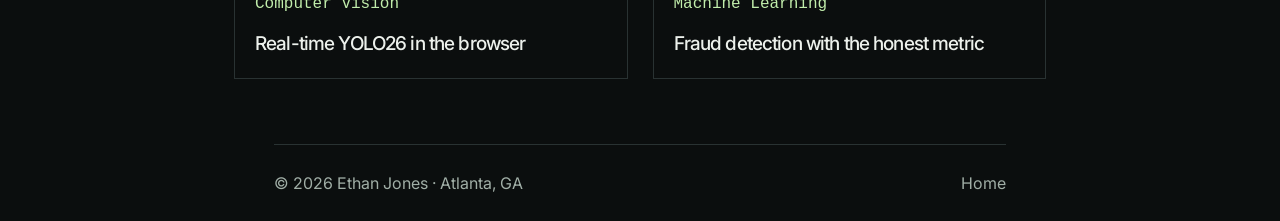
==== commit d159d537: "Make portfolio typography readable and add rich sharing and search metadata" ====
--- a/articles/credagent.html
+++ b/articles/credagent.html
@@ -3,7 +3,28 @@
 <meta name="description" content="A 5-agent LangGraph pipeline that underwrites consumer loans with SHAP-attributed decisions, RAG over CFPB policy, fair-lending testing, and human-in-the-loop checkpoints."/>
 <link rel="preconnect" href="https://fonts.googleapis.com"/><link rel="preconnect" href="https://fonts.gstatic.com" crossorigin/>
 <link href="https://fonts.googleapis.com/css2?family=Space+Grotesk:wght@400;500;600;700&family=Inter:wght@400;500;600&display=swap" rel="stylesheet"/>
-<link rel="stylesheet" href="../assets/style.css"/><link rel="stylesheet" href="../assets/article.css"/></head><body class="article-page"><a class="skip-link" href="#article">Skip to article</a>
+<link rel="stylesheet" href="../assets/style.css?v=readable-share6"/><link rel="stylesheet" href="../assets/article.css?v=readable-share6"/><link rel="canonical" href="https://ethanjgithub.github.io/articles/credagent.html" />
+<meta property="og:title" content="CredAgent: a multi-agent loan underwriter built to be audited — Ethan Jones" />
+<meta property="og:description" content="A 5-agent LangGraph pipeline that underwrites consumer loans with SHAP-attributed decisions, RAG over CFPB policy, fair-lending testing, and human-in-the-loop checkpoints." />
+<meta property="og:type" content="article" />
+<meta property="og:url" content="https://ethanjgithub.github.io/articles/credagent.html" />
+<meta property="og:site_name" content="Ethan Jones" />
+<meta property="og:locale" content="en_US" />
+<meta property="og:image" content="https://ethanjgithub.github.io/assets/social-card.png" />
+<meta property="og:image:secure_url" content="https://ethanjgithub.github.io/assets/social-card.png" />
+<meta property="og:image:type" content="image/png" />
+<meta property="og:image:width" content="1200" />
+<meta property="og:image:height" content="630" />
+<meta property="og:image:alt" content="Ethan Jones: AI and software engineering. VisionLog, CredAgent, FraudPulse and Sentinel." />
+<meta name="twitter:card" content="summary_large_image" />
+<meta name="twitter:title" content="CredAgent: a multi-agent loan underwriter built to be audited — Ethan Jones" />
+<meta name="twitter:description" content="A 5-agent LangGraph pipeline that underwrites consumer loans with SHAP-attributed decisions, RAG over CFPB policy, fair-lending testing, and human-in-the-loop checkpoints." />
+<meta name="twitter:image" content="https://ethanjgithub.github.io/assets/social-card.png" />
+<meta name="theme-color" content="#0b1010" />
+<link rel="icon" href="https://ethanjgithub.github.io/assets/favicon.svg" type="image/svg+xml" />
+<link rel="apple-touch-icon" href="https://ethanjgithub.github.io/assets/apple-touch-icon.png" />
+<script type="application/ld+json">{"@context": "https://schema.org", "@graph": [{"@type": "Person", "@id": "https://ethanjgithub.github.io/#ethan-jones", "name": "Ethan Jones", "url": "https://ethanjgithub.github.io/", "jobTitle": "AI / ML and Software Engineer", "sameAs": ["https://github.com/EthanJGithub"], "knowsAbout": ["Computer vision", "Machine learning", "Agentic AI", "Software engineering"]}, {"@type": "WebSite", "@id": "https://ethanjgithub.github.io/#website", "url": "https://ethanjgithub.github.io/", "name": "Ethan Jones", "publisher": {"@id": "https://ethanjgithub.github.io/#ethan-jones"}}, {"@type": "Article", "@id": "https://ethanjgithub.github.io/articles/credagent.html#page", "url": "https://ethanjgithub.github.io/articles/credagent.html", "name": "CredAgent: a multi-agent loan underwriter built to be audited — Ethan Jones", "description": "A 5-agent LangGraph pipeline that underwrites consumer loans with SHAP-attributed decisions, RAG over CFPB policy, fair-lending testing, and human-in-the-loop checkpoints.", "isPartOf": {"@id": "https://ethanjgithub.github.io/#website"}, "headline": "CredAgent: a multi-agent loan underwriter built to be audited — Ethan Jones", "author": {"@id": "https://ethanjgithub.github.io/#ethan-jones"}, "image": "https://ethanjgithub.github.io/assets/social-card.png"}]}</script>
+</head><body class="article-page"><a class="skip-link" href="#article">Skip to article</a>
 <nav><div class="nav-inner"><a href="../index.html" class="logo">ethan<span class="logo-light">jones</span><span class="logo-dot">.</span></a>
 <div class="nav-links"><a href="../index.html#projects">Projects</a><a href="../index.html#writing">Writing</a><a href="https://github.com/EthanJGithub" target="_blank" rel="noopener">GitHub ↗</a></div></div></nav>
 <article class="article" id="article">
--- a/assets/style.css
+++ b/assets/style.css
@@ -1,11 +1,69 @@
 :root{--bg:#0b0e0e;--bg-soft:#101515;--card:#111818;--line:#293232;--line-soft:#202929;--text:#edf1ec;--muted:#a1ada7;--muted-dim:#83918a;--cyan:#c1edab;--purple:#c1edab;--accent:#c1edab;--maxw:1240px;color-scheme:dark}
-*{box-sizing:border-box;margin:0;padding:0}html{scroll-behavior:smooth;scroll-padding-top:100px}body{background:var(--bg);color:var(--text);font-family:Inter,Arial,sans-serif;line-height:1.65;-webkit-font-smoothing:antialiased}a{color:inherit;text-decoration:none}button{font:inherit;color:inherit;cursor:pointer}button,a,summary{-webkit-tap-highlight-color:transparent}a,button,summary{touch-action:manipulation}a:focus-visible,button:focus-visible,summary:focus-visible,[tabindex]:focus-visible{outline:2px solid var(--cyan);outline-offset:6px}::selection{background:var(--cyan);color:var(--bg)}h1,h2,h3,h4{font-weight:500;line-height:1.1;letter-spacing:-.045em}.wrap{width:calc(100% - 96px);max-width:var(--maxw);margin-inline:auto}.skip-link{position:fixed;top:-100px;left:20px;background:var(--cyan);color:var(--bg);padding:12px 20px;z-index:100}.skip-link:focus{top:12px}.eyebrow,.kicker,.location,.showcase-bar,.lab-tabs small,.visual-label,.visual-note,.lab-footer,.project-number,.ptag,.project-metric span,.when,.date,.skill h4,.hero-status,.lab-metric span{font-family:ui-monospace,SFMono-Regular,Consolas,monospace;font-size:11px;letter-spacing:.08em;line-height:1.5}.muted{color:var(--muted-dim)}
-nav{position:sticky;top:0;z-index:30;background:#0b0eee00;background:rgba(11,14,14,.94);backdrop-filter:blur(16px)}.nav-inner{height:88px;display:flex;justify-content:space-between;align-items:center;border-bottom:1px solid var(--line)}.logo{display:inline-flex;align-items:baseline;font-size:23px;font-weight:600;letter-spacing:-1px}.logo-light{font-weight:400;color:var(--muted)}.logo-dot{color:var(--cyan);margin-left:2px}.nav-links{display:flex;align-items:center;gap:28px;font-size:12px}.nav-links a{color:var(--muted);transition:color .2s}.nav-links a:hover,.text-link:hover{color:var(--cyan)}.nav-links .nav-cta{border:1px solid #4a5a50;padding:8px 17px;color:var(--text);margin-left:12px}.menu-toggle{display:none}
-.hero{padding:64px 0 45px;position:relative}.hero-topline{display:flex;justify-content:space-between;align-items:center;margin-bottom:35px}.eyebrow{color:var(--cyan)}.eyebrow i,.status-dot,.lab-indicator i{display:inline-block;width:6px;height:6px;border-radius:50%;background:var(--cyan);margin-right:10px;box-shadow:0 0 12px #c1edab30}.location{color:var(--muted-dim)}.location span{color:var(--cyan);padding-left:14px}.hero h1{font-size:clamp(42px,5.9vw,85px);line-height:1.06;letter-spacing:-.065em}.hero h1>span{color:var(--muted-dim)}.hero h1 em{font-style:normal;color:var(--text)}.hero-bottom{display:flex;justify-content:space-between;align-items:end;gap:32px;margin-top:29px}.hero-bottom p{color:var(--muted);font-size:16px;max-width:530px;line-height:1.8}.text-link{display:inline-flex;justify-content:space-between;align-items:center;gap:34px;font-size:13px;padding-bottom:8px;border-bottom:1px solid #53614f;white-space:nowrap;transition:color .2s}.text-link span{color:var(--cyan);font-size:20px}.hero-status{color:var(--muted);margin-top:25px;font-size:10px;letter-spacing:.025em}
-section{padding:100px 0;scroll-margin-top:20px}.showcase{border:1px solid var(--line);padding:0;background:var(--bg-soft)}.showcase-bar{display:flex;justify-content:space-between;padding:15px 23px;border-bottom:1px solid var(--line);font-size:10px}.showcase-bar .muted{margin-left:15px}.lab-indicator{color:var(--muted-dim);font-size:9px}.lab-tabs{display:grid;grid-template-columns:repeat(3,1fr);border-bottom:1px solid var(--line)}.lab-tabs button{border:0;border-right:1px solid var(--line);background:transparent;text-align:left;padding:17px 24px;font-size:14px;position:relative;transition:background .2s}.lab-tabs button:last-child{border-right:0}.lab-tabs button[aria-selected=true]{background:#19211b}.lab-tabs button[aria-selected=true]:after{content:"";position:absolute;bottom:-1px;left:0;right:0;height:2px;background:var(--cyan)}.lab-tabs button>span{font-family:monospace;font-size:11px;color:var(--muted-dim);margin-right:14px}.lab-tabs small{font-size:9px;color:var(--muted-dim);float:right;padding-top:4px}.lab-body{display:grid;grid-template-columns:1.8fr 1fr;min-height:335px}.lab-visual{position:relative;border-right:1px solid var(--line);overflow:hidden;min-height:335px;background:#0c1211}.lab-visual canvas{width:100%;height:100%;position:absolute;inset:0}.visual-label{position:absolute;top:19px;left:23px;right:23px;display:flex;justify-content:space-between;gap:16px;font-size:9px;color:var(--muted)}#motion-toggle{border:0;background:#0c1211aa;font-family:inherit;font-size:9px;letter-spacing:0;color:var(--text)}#motion-toggle span{margin-left:8px;color:var(--cyan)}.visual-note{position:absolute;bottom:15px;left:23px;font-size:8px;color:var(--muted-dim)}.lab-copy{padding:28px 30px;display:flex;flex-direction:column;align-items:start}.lab-copy .eyebrow{font-size:9px}.lab-copy h2{font-size:34px;letter-spacing:-.04em;margin:13px 0}.lab-copy p{font-size:12px;line-height:1.8;color:var(--muted);max-width:320px}.lab-metric{display:flex;align-items:center;gap:18px;width:100%;border-top:1px solid var(--line);padding-top:16px;margin-top:20px}.lab-metric strong{font-size:23px;letter-spacing:-1px;font-weight:400}.lab-metric span{font-size:8px;color:var(--muted);max-width:115px}.lab-copy .text-link{margin-top:18px;font-size:11px}.lab-footer{display:flex;justify-content:space-between;border-top:1px solid var(--line);padding:12px 23px;color:var(--muted-dim);font-size:9px}.lab-footer a{color:var(--cyan)}
-.stats{display:grid;grid-template-columns:repeat(4,1fr);padding:36px 0;border-bottom:1px solid var(--line);gap:24px}.stat{border-right:1px solid var(--line);padding-right:15px}.stat:last-child{border:0}.stat .n{font-size:25px;letter-spacing:-1px}.stat .n span{color:var(--muted-dim);font-size:16px}.stat .l{font-size:11px;color:var(--muted);margin-top:6px}.kicker{display:block;color:var(--cyan);text-transform:uppercase;margin-bottom:23px}.h2{font-size:clamp(32px,4vw,53px);margin-bottom:22px}.lead{color:var(--muted);font-size:15px;max-width:660px}.proj-grid{margin-top:38px;border-top:1px solid var(--line)}.project-row{border-bottom:1px solid var(--line)}.project-row summary{list-style:none;display:grid;grid-template-columns:60px 1fr 190px 40px;align-items:center;gap:20px;padding:27px 10px;cursor:pointer;transition:background .2s}.project-row summary::-webkit-details-marker{display:none}.project-row summary:hover{background:#131b16}.project-number{color:var(--muted-dim);align-self:start;padding-top:5px}.ptag{font-size:9px;color:var(--muted-dim);text-transform:uppercase}.project-title h3{font-size:32px;margin:7px 0}.project-subtitle{font-size:12px;color:var(--muted)}.project-metric strong{font-size:29px;font-weight:400;color:var(--cyan);letter-spacing:-1px;display:block}.project-metric span{font-size:9px;color:var(--muted-dim)}.expand-icon{border:1px solid var(--line);width:32px;height:32px;display:grid;place-items:center;font-size:19px;color:var(--cyan);transition:transform .25s}.project-row[open] .expand-icon{transform:rotate(45deg)}.project-body{display:grid;grid-template-columns:1.2fr 1fr;gap:55px;padding:5px 70px 34px 90px}.project-body p{font-size:14px;color:var(--muted);line-height:1.9}.tech,.stack{display:flex;gap:6px;flex-wrap:wrap}.tech span,.stack span{font-size:10px;border:1px solid var(--line);padding:3px 9px;color:var(--muted)}.card-links{display:flex;gap:24px;margin-top:19px;font-size:12px}.card-links .demo{color:var(--cyan)}.card-links a:hover,.project-article:hover{text-decoration:underline}.project-article{display:inline-block;font-size:11px;color:var(--muted-dim);margin-top:12px}
-#about{background:#101514;border-block:1px solid var(--line-soft)}.about-grid{display:grid;grid-template-columns:1.3fr 1fr;gap:85px;margin-top:35px}.about-grid p{color:var(--muted);font-size:15px;margin-bottom:18px}.about-grid b{font-weight:500;color:var(--text)}.hl{list-style:none;display:grid;gap:0}.hl li{color:var(--muted);font-size:13px;padding:17px 0 17px 25px;border-bottom:1px solid var(--line);position:relative}.hl li:first-child{padding-top:0}.hl li:before{content:"↗";color:var(--cyan);position:absolute;left:0}#experience{padding-bottom:60px}.xp{border-block:1px solid var(--line);padding:30px 0;margin-top:38px}.xp-head{display:flex;align-items:baseline;justify-content:space-between;gap:20px}.xp-head h3{font-size:22px;letter-spacing:-.03em}.co{display:block;font-size:17px;color:var(--cyan);margin-top:12px}.when{color:var(--muted-dim);font-size:10px}.xp ul{list-style:none;display:grid;grid-template-columns:1fr 1fr;gap:25px 55px;margin-top:30px}.xp li{color:var(--muted);font-size:13px;padding-left:20px;position:relative}.xp li:before{content:"↗";position:absolute;left:0;color:var(--cyan)}#skills{padding-top:40px}.skills{display:grid;grid-template-columns:repeat(4,1fr);margin-top:35px;border-top:1px solid var(--line)}.skill{padding:24px 24px 0 0;margin-right:24px}.skill h4{font-size:10px;text-transform:uppercase;color:var(--cyan);margin-bottom:15px}.skill p{font-size:13px;color:var(--muted);line-height:1.9}#writing{border-block:1px solid var(--line);background:#101514}.posts{display:grid;grid-template-columns:repeat(3,1fr);gap:32px;margin-top:40px}.post{display:flex;flex-direction:column;border-top:1px solid #49594a;padding-top:23px;transition:border-color .2s}.post:hover{border-color:var(--cyan)}.date{font-size:9px;color:var(--muted-dim);margin-bottom:17px}.post h3{font-size:23px;letter-spacing:-.035em;line-height:1.3;margin-bottom:14px}.post p{font-size:12px;color:var(--muted);line-height:1.85;flex:1}.read{font-size:12px;color:var(--cyan);margin-top:22px}.post:hover .read{text-decoration:underline}.contact{padding:100px 0}.contact .h2{font-size:clamp(45px,6.8vw,90px);letter-spacing:-.065em}.contact .h2 span{color:var(--muted-dim)}.contact .lead{margin-top:24px;max-width:530px}.links-row{display:flex;gap:12px;margin-top:30px;flex-wrap:wrap}.link-chip,.btn{display:inline-flex;gap:12px;padding:11px 22px;border:1px solid #49594a;font-size:12px;transition:background .2s,color .2s}.link-chip:first-child,.btn-primary{background:var(--cyan);border-color:var(--cyan);color:#10170f}.link-chip:hover,.btn:hover{background:var(--text);color:var(--bg)}footer{color:var(--muted-dim);font-size:11px}footer .nav-inner{padding:25px 0 32px;border-top:1px solid var(--line);border-bottom:0}footer a:hover{color:var(--cyan)}
+*{box-sizing:border-box;margin:0;padding:0}html{scroll-behavior:smooth;scroll-padding-top:100px}body{background:var(--bg);color:var(--text);font-family:Inter,Arial,sans-serif;line-height:1.65;-webkit-font-smoothing:antialiased}a{color:inherit;text-decoration:none}button{font:inherit;color:inherit;cursor:pointer}button,a,summary{-webkit-tap-highlight-color:transparent}a,button,summary{touch-action:manipulation}a:focus-visible,button:focus-visible,summary:focus-visible,[tabindex]:focus-visible{outline:2px solid var(--cyan);outline-offset:6px}::selection{background:var(--cyan);color:var(--bg)}h1,h2,h3,h4{font-weight:500;line-height:1.1;letter-spacing:-.045em}.wrap{width:calc(100% - 96px);max-width:var(--maxw);margin-inline:auto}.skip-link{position:fixed;top:-100px;left:20px;background:var(--cyan);color:var(--bg);padding:12px 20px;z-index:100}.skip-link:focus{top:12px}.eyebrow,.kicker,.location,.showcase-bar,.lab-tabs small,.visual-label,.visual-note,.lab-footer,.project-number,.ptag,.project-metric span,.when,.date,.skill h4,.hero-status,.lab-metric span{font-family:ui-monospace,SFMono-Regular,Consolas,monospace;font-size:16px;letter-spacing:.08em;line-height:1.5}.muted{color:var(--muted-dim)}
+nav{position:sticky;top:0;z-index:30;background:#0b0eee00;background:rgba(11,14,14,.94);backdrop-filter:blur(16px)}.nav-inner{height:88px;display:flex;justify-content:space-between;align-items:center;border-bottom:1px solid var(--line)}.logo{display:inline-flex;align-items:baseline;font-size:23px;font-weight:600;letter-spacing:-1px}.logo-light{font-weight:400;color:var(--muted)}.logo-dot{color:var(--cyan);margin-left:2px}.nav-links{display:flex;align-items:center;gap:28px;font-size:16px}.nav-links a{color:var(--muted);transition:color .2s}.nav-links a:hover,.text-link:hover{color:var(--cyan)}.nav-links .nav-cta{border:1px solid #4a5a50;padding:8px 17px;color:var(--text);margin-left:12px}.menu-toggle{display:none}
+.hero{padding:64px 0 45px;position:relative}.hero-topline{display:flex;justify-content:space-between;align-items:center;margin-bottom:35px}.eyebrow{color:var(--cyan)}.eyebrow i,.status-dot,.lab-indicator i{display:inline-block;width:6px;height:6px;border-radius:50%;background:var(--cyan);margin-right:10px;box-shadow:0 0 12px #c1edab30}.location{color:var(--muted-dim)}.location span{color:var(--cyan);padding-left:14px}.hero h1{font-size:clamp(42px,5.9vw,85px);line-height:1.06;letter-spacing:-.065em}.hero h1>span{color:var(--muted-dim)}.hero h1 em{font-style:normal;color:var(--text)}.hero-bottom{display:flex;justify-content:space-between;align-items:end;gap:32px;margin-top:29px}.hero-bottom p{color:var(--muted);font-size:16px;max-width:530px;line-height:1.8}.text-link{display:inline-flex;justify-content:space-between;align-items:center;gap:34px;font-size:16px;padding-bottom:8px;border-bottom:1px solid #53614f;white-space:nowrap;transition:color .2s}.text-link span{color:var(--cyan);font-size:20px}.hero-status{color:var(--muted);margin-top:25px;font-size:16px;letter-spacing:.025em}
+section{padding:100px 0;scroll-margin-top:20px}.showcase{border:1px solid var(--line);padding:0;background:var(--bg-soft)}.showcase-bar{display:flex;justify-content:space-between;padding:15px 23px;border-bottom:1px solid var(--line);font-size:16px}.showcase-bar .muted{margin-left:15px}.lab-indicator{color:var(--muted-dim);font-size:16px}.lab-tabs{display:grid;grid-template-columns:repeat(4,1fr);border-bottom:1px solid var(--line)}.lab-tabs button{border:0;border-right:1px solid var(--line);background:transparent;text-align:left;padding:17px 24px;font-size:16px;position:relative;transition:background .2s}.lab-tabs button:last-child{border-right:0}.lab-tabs button[aria-selected=true]{background:#19211b}.lab-tabs button[aria-selected=true]:after{content:"";position:absolute;bottom:-1px;left:0;right:0;height:2px;background:var(--cyan)}.lab-tabs button>span{font-family:monospace;font-size:16px;color:var(--muted-dim);margin-right:14px}.lab-tabs small{font-size:16px;color:var(--muted-dim);float:right;padding-top:4px}.lab-body{display:grid;grid-template-columns:1.8fr 1fr;min-height:335px}.lab-visual{position:relative;border-right:1px solid var(--line);overflow:hidden;min-height:335px;background:#0c1211}.lab-visual canvas{width:100%;height:100%;position:absolute;inset:0}.visual-label{position:absolute;top:19px;left:23px;right:23px;display:flex;justify-content:space-between;gap:16px;font-size:16px;color:var(--muted)}#motion-toggle{border:0;background:#0c1211aa;font-family:inherit;font-size:16px;letter-spacing:0;color:var(--text)}#motion-toggle span{margin-left:8px;color:var(--cyan)}.visual-note{position:absolute;bottom:15px;left:23px;font-size:16px;color:var(--muted-dim)}.lab-copy{padding:28px 30px;display:flex;flex-direction:column;align-items:start}.lab-copy .eyebrow{font-size:16px}.lab-copy h2{font-size:34px;letter-spacing:-.04em;margin:13px 0}.lab-copy p{font-size:16px;line-height:1.8;color:var(--muted);max-width:320px}.lab-metric{display:flex;align-items:center;gap:18px;width:100%;border-top:1px solid var(--line);padding-top:16px;margin-top:20px}.lab-metric strong{font-size:23px;letter-spacing:-1px;font-weight:400}.lab-metric span{font-size:16px;color:var(--muted);max-width:115px}.lab-copy .text-link{margin-top:18px;font-size:16px}.lab-footer{display:flex;justify-content:space-between;border-top:1px solid var(--line);padding:12px 23px;color:var(--muted-dim);font-size:16px}.lab-footer a{color:var(--cyan)}
+.stats{display:grid;grid-template-columns:repeat(4,1fr);padding:36px 0;border-bottom:1px solid var(--line);gap:24px}.stat{border-right:1px solid var(--line);padding-right:15px}.stat:last-child{border:0}.stat .n{font-size:25px;letter-spacing:-1px}.stat .n span{color:var(--muted-dim);font-size:16px}.stat .l{font-size:16px;color:var(--muted);margin-top:6px}.kicker{display:block;color:var(--cyan);text-transform:uppercase;margin-bottom:23px}.h2{font-size:clamp(32px,4vw,53px);margin-bottom:22px}.lead{color:var(--muted);font-size:16px;max-width:660px}.proj-grid{margin-top:38px;border-top:1px solid var(--line)}.project-row{border-bottom:1px solid var(--line)}.project-row summary{list-style:none;display:grid;grid-template-columns:60px 1fr 190px 40px;align-items:center;gap:20px;padding:27px 10px;cursor:pointer;transition:background .2s}.project-row summary::-webkit-details-marker{display:none}.project-row summary:hover{background:#131b16}.project-number{color:var(--muted-dim);align-self:start;padding-top:5px}.ptag{font-size:16px;color:var(--muted-dim);text-transform:uppercase}.project-title h3{font-size:32px;margin:7px 0}.project-subtitle{font-size:16px;color:var(--muted)}.project-metric strong{font-size:29px;font-weight:400;color:var(--cyan);letter-spacing:-1px;display:block}.project-metric span{font-size:16px;color:var(--muted-dim)}.expand-icon{border:1px solid var(--line);width:32px;height:32px;display:grid;place-items:center;font-size:19px;color:var(--cyan);transition:transform .25s}.project-row[open] .expand-icon{transform:rotate(45deg)}.project-body{display:grid;grid-template-columns:1.2fr 1fr;gap:55px;padding:5px 70px 34px 90px}.project-body p{font-size:16px;color:var(--muted);line-height:1.9}.tech,.stack{display:flex;gap:6px;flex-wrap:wrap}.tech span,.stack span{font-size:16px;border:1px solid var(--line);padding:3px 9px;color:var(--muted)}.card-links{display:flex;gap:24px;margin-top:19px;font-size:16px}.card-links .demo{color:var(--cyan)}.card-links a:hover,.project-article:hover{text-decoration:underline}.project-article{display:inline-block;font-size:16px;color:var(--muted-dim);margin-top:12px}
+#about{background:#101514;border-block:1px solid var(--line-soft)}.about-grid{display:grid;grid-template-columns:1.3fr 1fr;gap:85px;margin-top:35px}.about-grid p{color:var(--muted);font-size:16px;margin-bottom:18px}.about-grid b{font-weight:500;color:var(--text)}.hl{list-style:none;display:grid;gap:0}.hl li{color:var(--muted);font-size:16px;padding:17px 0 17px 25px;border-bottom:1px solid var(--line);position:relative}.hl li:first-child{padding-top:0}.hl li:before{content:"↗";color:var(--cyan);position:absolute;left:0}#experience{padding-bottom:60px}.xp{border-block:1px solid var(--line);padding:30px 0;margin-top:38px}.xp-head{display:flex;align-items:baseline;justify-content:space-between;gap:20px}.xp-head h3{font-size:22px;letter-spacing:-.03em}.co{display:block;font-size:17px;color:var(--cyan);margin-top:12px}.when{color:var(--muted-dim);font-size:16px}.xp ul{list-style:none;display:grid;grid-template-columns:1fr 1fr;gap:25px 55px;margin-top:30px}.xp li{color:var(--muted);font-size:16px;padding-left:20px;position:relative}.xp li:before{content:"↗";position:absolute;left:0;color:var(--cyan)}#skills{padding-top:40px}.skills{display:grid;grid-template-columns:repeat(4,1fr);margin-top:35px;border-top:1px solid var(--line)}.skill{padding:24px 24px 0 0;margin-right:24px}.skill h4{font-size:16px;text-transform:uppercase;color:var(--cyan);margin-bottom:15px}.skill p{font-size:16px;color:var(--muted);line-height:1.9}#writing{border-block:1px solid var(--line);background:#101514}.posts{display:grid;grid-template-columns:repeat(3,1fr);gap:32px;margin-top:40px}.post{display:flex;flex-direction:column;border-top:1px solid #49594a;padding-top:23px;transition:border-color .2s}.post:hover{border-color:var(--cyan)}.date{font-size:16px;color:var(--muted-dim);margin-bottom:17px}.post h3{font-size:23px;letter-spacing:-.035em;line-height:1.3;margin-bottom:14px}.post p{font-size:16px;color:var(--muted);line-height:1.85;flex:1}.read{font-size:16px;color:var(--cyan);margin-top:22px}.post:hover .read{text-decoration:underline}.contact{padding:100px 0}.contact .h2{font-size:clamp(45px,6.8vw,90px);letter-spacing:-.065em}.contact .h2 span{color:var(--muted-dim)}.contact .lead{margin-top:24px;max-width:530px}.links-row{display:flex;gap:12px;margin-top:30px;flex-wrap:wrap}.link-chip,.btn{display:inline-flex;gap:12px;padding:11px 22px;border:1px solid #49594a;font-size:16px;transition:background .2s,color .2s}.link-chip:first-child,.btn-primary{background:var(--cyan);border-color:var(--cyan);color:#10170f}.link-chip:hover,.btn:hover{background:var(--text);color:var(--bg)}footer{color:var(--muted-dim);font-size:16px}footer .nav-inner{padding:25px 0 32px;border-top:1px solid var(--line);border-bottom:0}footer a:hover{color:var(--cyan)}
 @media(min-width:1600px){.hero{padding-top:85px}.hero h1{font-size:90px}}
 @media(max-width:1000px){.wrap{width:calc(100% - 56px)}.lab-tabs small{display:none}.lab-body{grid-template-columns:1.4fr 1fr}.lab-copy{padding:24px}.lab-copy h2{font-size:30px}.nav-links{gap:18px}.project-body{padding-left:70px;padding-right:20px;gap:30px}.about-grid{gap:40px}.skills{grid-template-columns:1fr 1fr}.skill{padding-bottom:22px}.posts{gap:22px}.post h3{font-size:20px}}
-@media(max-width:680px){html{scroll-padding-top:84px}.wrap{width:calc(100% - 36px)}.nav-inner{height:70px}.logo{font-size:21px}.menu-toggle{display:flex;gap:20px;align-items:center;background:transparent;border:1px solid var(--line);padding:6px 12px;font-size:11px}.menu-toggle span{color:var(--cyan)}.nav-links{display:none;position:absolute;top:70px;left:0;right:0;padding:24px;background:var(--bg-soft);border-bottom:1px solid var(--line);flex-wrap:wrap;gap:22px}.nav-links.is-open{display:flex}.nav-links .nav-cta{margin-left:0}.hero{padding:37px 0 30px}.hero-topline{margin-bottom:27px}.eyebrow{font-size:9px}.location{font-size:8px}.location span{display:none}.hero h1{font-size:clamp(34px,7.8vw,53px);line-height:1.13;letter-spacing:-.06em}.hero-bottom{align-items:start;flex-direction:column;gap:19px;margin-top:23px}.hero-bottom p{font-size:13px;max-width:95%}.hero-bottom .text-link{font-size:11px}.hero-status{font-size:9px;max-width:280px;line-height:1.8}.showcase-bar{padding:12px;font-size:9px}.showcase-bar .muted,.lab-indicator{display:none}.lab-tabs button{padding:14px 10px;font-size:11px}.lab-tabs button>span{margin-right:5px;font-size:9px}.lab-body{grid-template-columns:1fr}.lab-visual{min-height:270px;border-right:0;border-bottom:1px solid var(--line)}.visual-label{left:12px;right:12px;top:15px;font-size:7px;gap:10px}#motion-toggle{font-size:8px}.visual-note{left:12px;font-size:7px}.lab-copy{padding:25px}.lab-copy h2{font-size:33px}.lab-copy h2 br{display:none}.lab-copy p{max-width:none}.lab-metric{margin-top:19px}.lab-footer{padding:12px;font-size:7px;gap:16px;align-items:center}.lab-footer a{white-space:nowrap}.stats{grid-template-columns:1fr 1fr;gap:25px;padding:30px 0}.stat:nth-child(2){border:0}.stat .n{font-size:23px}.stat .l{font-size:10px}section{padding:65px 0}.kicker{font-size:9px;margin-bottom:18px}.h2{font-size:36px}.lead{font-size:13px}.project-row summary{grid-template-columns:22px 1fr 26px;gap:10px;padding:23px 0}.project-title h3{font-size:28px}.project-title .ptag{font-size:8px}.project-metric{grid-column:2;grid-row:2;display:flex;gap:12px;align-items:center}.project-metric strong{font-size:20px}.project-metric span{font-size:8px}.expand-icon{grid-column:3;grid-row:1;width:26px;height:26px}.project-body{grid-template-columns:1fr;padding:0 0 25px 32px;gap:20px}.project-body p{font-size:12px}.about-grid{grid-template-columns:1fr;gap:25px}.about-grid p{font-size:13px}.hl li{font-size:12px}.xp-head{flex-direction:column;gap:18px}.xp-head h3{font-size:21px}.xp ul{grid-template-columns:1fr;gap:20px}.xp li{font-size:12px}.skills{gap:10px 25px}.skill{padding-right:0;margin:0}.skill p{font-size:12px}.posts{grid-template-columns:1fr;gap:35px}.post h3{font-size:25px}.post p{font-size:13px}.contact{padding:70px 0}.contact .h2{font-size:clamp(42px,10vw,66px)}.link-chip{padding:10px 17px}.contact .lead{font-size:13px}footer .nav-inner{font-size:9px;gap:15px}}
+@media(max-width:680px){html{scroll-padding-top:84px}.wrap{width:calc(100% - 36px)}.nav-inner{height:70px}.logo{font-size:21px}.menu-toggle{display:flex;gap:20px;align-items:center;background:transparent;border:1px solid var(--line);padding:6px 12px;font-size:16px}.menu-toggle span{color:var(--cyan)}.nav-links{display:none;position:absolute;top:70px;left:0;right:0;padding:24px;background:var(--bg-soft);border-bottom:1px solid var(--line);flex-wrap:wrap;gap:22px}.nav-links.is-open{display:flex}.nav-links .nav-cta{margin-left:0}.hero{padding:37px 0 30px}.hero-topline{margin-bottom:27px}.eyebrow{font-size:16px}.location{font-size:16px}.location span{display:none}.hero h1{font-size:clamp(34px,7.8vw,53px);line-height:1.13;letter-spacing:-.06em}.hero-bottom{align-items:start;flex-direction:column;gap:19px;margin-top:23px}.hero-bottom p{font-size:16px;max-width:95%}.hero-bottom .text-link{font-size:16px}.hero-status{font-size:16px;max-width:280px;line-height:1.8}.showcase-bar{padding:12px;font-size:16px}.showcase-bar .muted,.lab-indicator{display:none}.lab-tabs button{padding:14px 10px;font-size:16px}.lab-tabs button>span{margin-right:5px;font-size:16px}.lab-body{grid-template-columns:1fr}.lab-visual{min-height:270px;border-right:0;border-bottom:1px solid var(--line)}.visual-label{left:12px;right:12px;top:15px;font-size:16px;gap:10px}#motion-toggle{font-size:16px}.visual-note{left:12px;font-size:16px}.lab-copy{padding:25px}.lab-copy h2{font-size:33px}.lab-copy h2 br{display:none}.lab-copy p{max-width:none}.lab-metric{margin-top:19px}.lab-footer{padding:12px;font-size:16px;gap:16px;align-items:center}.lab-footer a{white-space:nowrap}.stats{grid-template-columns:1fr 1fr;gap:25px;padding:30px 0}.stat:nth-child(2){border:0}.stat .n{font-size:23px}.stat .l{font-size:16px}section{padding:65px 0}.kicker{font-size:16px;margin-bottom:18px}.h2{font-size:36px}.lead{font-size:16px}.project-row summary{grid-template-columns:22px 1fr 26px;gap:10px;padding:23px 0}.project-title h3{font-size:28px}.project-title .ptag{font-size:16px}.project-metric{grid-column:2;grid-row:2;display:flex;gap:12px;align-items:center}.project-metric strong{font-size:20px}.project-metric span{font-size:16px}.expand-icon{grid-column:3;grid-row:1;width:26px;height:26px}.project-body{grid-template-columns:1fr;padding:0 0 25px 32px;gap:20px}.project-body p{font-size:16px}.about-grid{grid-template-columns:1fr;gap:25px}.about-grid p{font-size:16px}.hl li{font-size:16px}.xp-head{flex-direction:column;gap:18px}.xp-head h3{font-size:21px}.xp ul{grid-template-columns:1fr;gap:20px}.xp li{font-size:16px}.skills{gap:10px 25px}.skill{padding-right:0;margin:0}.skill p{font-size:16px}.posts{grid-template-columns:1fr;gap:35px}.post h3{font-size:25px}.post p{font-size:16px}.contact{padding:70px 0}.contact .h2{font-size:clamp(42px,10vw,66px)}.link-chip{padding:10px 17px}.contact .lead{font-size:16px}footer .nav-inner{font-size:16px;gap:15px}}
 @media(prefers-reduced-motion:reduce){html{scroll-behavior:auto}*,*:before,*:after{animation:none!important;transition:none!important}}
+
+.lab-tabs small{display:block;float:none;margin-left:30px;margin-top:3px}@media(max-width:1000px){.lab-tabs small{display:none}}@media(max-width:680px){.lab-tabs{grid-template-columns:repeat(2,1fr)}.lab-tabs button:nth-child(2){border-right:0}.lab-tabs button:nth-child(-n+2){border-bottom:1px solid var(--line)}}
+
+/* Captured output from the actual app, with directly recorded detector scores. */
+.lab-body{min-height:430px}.lab-visual{min-height:430px}.lab-copy{justify-content:center}.real-output{height:430px;display:grid;grid-template-columns:1.2fr 1fr;gap:25px;padding:48px 24px 35px}.real-output[hidden]{display:none}.lab-visual[data-project="vision"] #system-canvas{visibility:hidden}.detection-image{min-height:0;display:block;height:100%;overflow:hidden;border:1px solid #3a503a;border-radius:4px;background:#152016}.detection-image img{display:block;width:100%;height:100%;object-fit:contain}.result-summary{padding:4px 0;display:flex;flex-direction:column;justify-content:center}.result-eyebrow{font-family:monospace;font-size:16px;letter-spacing:.1em;color:var(--muted-dim)}.result-summary h3{font-size:25px;line-height:1.15;margin:10px 0 15px;letter-spacing:-.04em}.result-total{display:flex;gap:15px;align-items:center;margin-bottom:12px}.result-total>strong{font-size:38px;line-height:1;color:var(--cyan);font-weight:400;letter-spacing:-2px}.result-total>span{font-family:monospace;font-size:16px;line-height:1.6;color:var(--muted)}.result-summary ul{list-style:none;border-top:1px solid var(--line);margin:0 0 13px}.result-summary li{display:flex;justify-content:space-between;gap:15px;padding:5px 0;border-bottom:1px solid var(--line);font-family:monospace;font-size:16px;color:var(--muted)}.result-summary li strong{color:var(--cyan);font-weight:400}.result-summary>a{font-size:16px;color:var(--cyan)}.visual-note a{color:var(--cyan)}
+@media(max-width:1000px){.real-output{padding-inline:18px;gap:17px}.result-summary h3{font-size:22px}.result-eyebrow{font-size:16px}}
+@media(max-width:680px){.real-output{padding:43px 14px 32px;height:375px;gap:15px;grid-template-columns:1.15fr 1fr}.lab-visual{min-height:375px}.result-summary h3{font-size:22px}.result-total>strong{font-size:32px}.result-summary li{font-size:16px}.result-summary>a{font-size:16px}.lab-visual .visual-note{font-size:16px}}
+
+/* A frame-aligned recording: pixels and detection overlays share one video. */
+.lab-body,.lab-visual{min-height:540px}.real-output{height:540px;display:flex;flex-direction:column;gap:16px;padding:48px 24px 35px}.detection-image{flex:1;min-height:0;border-color:#334b3b;background:#0b1410}.detection-image video{display:block;width:100%;height:100%;object-fit:contain}.result-summary{flex-direction:row;align-items:center;justify-content:space-between;gap:15px;padding:0}.result-summary h3{font-size:22px;margin:6px 0 0}.result-total{margin:0;gap:10px}.result-total>strong{font-size:32px}.result-summary>a{white-space:nowrap}.result-eyebrow{font-size:16px}
+@media(max-width:680px){.lab-body{min-height:0}.lab-visual{min-height:400px}.real-output{height:400px;padding:44px 12px 32px;gap:12px}.result-summary{gap:10px;flex-wrap:wrap}.result-summary h3{font-size:19px}.result-summary>a{font-size:16px}.result-total>strong{font-size:26px}.result-total>span{font-size:16px}.result-eyebrow{font-size:16px}}
+
+.sentinel-graphic{position:absolute;inset:45px 12px 36px;display:flex;flex-direction:column;justify-content:center}.sentinel-graphic[hidden]{display:none}.sentinel-map{width:100%;min-height:0}.sentinel-map svg{width:100%;display:block;font-family:Inter,sans-serif}.lab-visual[data-project="sentinel"] #system-canvas{visibility:hidden}.care-flow{stroke-width:2;stroke-dasharray:5 9;animation:care-flow 3s linear infinite}.care-orbit{transform-origin:380px 235px;animation:care-orbit 14s linear infinite}.is-paused *{animation-play-state:paused!important}.sentinel-map-footer{display:flex;justify-content:space-between;gap:12px;border-top:1px solid #2c4544;padding:15px 12px;font:16px monospace;color:#8fa9a1;letter-spacing:.04em}.sentinel-map-footer i{display:inline-block;width:5px;height:5px;border-radius:50%;background:#c1e8ad;margin-right:8px}@keyframes care-flow{to{stroke-dashoffset:-56}}@keyframes care-orbit{to{transform:rotate(360deg)}}@media(max-width:680px){.sentinel-graphic{inset:45px 5px 30px}.sentinel-map-footer{font-size:16px;flex-wrap:wrap;padding:13px 10px}.sentinel-map svg{min-height:250px}}
+
+.posts{grid-template-columns:repeat(2,minmax(0,1fr));gap:35px}.posts .post{border-top:1px solid var(--line);padding-top:24px}@media(max-width:680px){.posts{grid-template-columns:1fr}}
+
+.sentinel-map{flex:1;min-height:0}.sentinel-map svg{height:100%;min-height:0}.sentinel-map-footer{flex-shrink:0}
+
+/* Match the video viewport to its native ratio: full width without bars or cropped IDs. */
+.real-output{height:auto;min-height:0}
+.detection-image{flex:none;width:100%;height:auto;aspect-ratio:4/3}
+.detection-image video{width:100%;height:100%;object-fit:cover}
+.lab-visual[data-project="vision"]{min-height:0}
+@media(max-width:680px){.real-output{height:auto;min-height:0}.lab-visual[data-project="vision"]{min-height:0}}
+/* CredAgent: evidence converges on a decision dossier. */
+.lab-visual[data-project="credit"] #system-canvas{visibility:hidden}
+.credit-graphic{--copper:#d9a67f;--paper:#eee5d6;position:relative;display:grid;grid-template-columns:minmax(0,1fr) minmax(0,1.25fr) minmax(0,1fr);grid-template-rows:1fr 1fr auto;gap:24px 22px;margin:58px 24px 44px;color:#e4ddd0}
+.credit-graphic[hidden]{display:none}.credit-connections{position:absolute;inset:0;width:100%;height:88%;pointer-events:none}.credit-connections path{stroke:#bc8c6670;stroke-width:1.5;fill:none;stroke-dasharray:4 7;animation:credit-flow 3s linear infinite}
+.credit-card{position:relative;z-index:1;min-width:0;background:linear-gradient(145deg,#211f1a,#151b18);border:1px solid #65534280;border-radius:7px;padding:15px 13px}.credit-step{display:block;font:16px ui-monospace,monospace;letter-spacing:.09em;color:var(--copper)}.credit-card h3{font-size:16px;font-weight:500;letter-spacing:-.03em;margin:9px 0 7px;line-height:1.25}.credit-card p{font-size:16px;line-height:1.8;color:#a9b0a5;margin:0}.credit-intake{grid-column:1;grid-row:1}.credit-risk{grid-column:1;grid-row:2}.credit-policy{grid-column:3;grid-row:1}.credit-review{grid-column:3;grid-row:2}.credit-chips{display:flex;flex-wrap:wrap;gap:4px;margin-top:12px}.credit-chips span,.credit-tag{font:16px ui-monospace,monospace;color:#bea990}.credit-chips span{border:1px solid #665340;padding:4px 5px;border-radius:3px}.credit-tag{margin-top:12px;border-top:1px solid #594b3b;padding-top:9px;line-height:1.5}
+.credit-icon{height:47px;margin-top:15px;position:relative}.credit-sheet{position:absolute;width:32px;height:42px;left:30px;border:1px solid #d9a67f;transform:rotate(10deg);background:repeating-linear-gradient(0deg,transparent 0 8px,#ad8d692b 9px 10px),#2b2a21;border-radius:2px}.credit-sheet:nth-child(2){left:15px;transform:rotate(-12deg)}.credit-sheet:nth-child(3){left:23px;transform:rotate(0)}
+.credit-bars{position:relative;height:48px;width:100%;margin-top:14px;background:linear-gradient(90deg,transparent 49%,#89745b80 49% 50%,transparent 50%)}.credit-bars span{height:6px;position:absolute;border-radius:1px;background:#d9a67f;top:0;left:50%;width:35%;transform-origin:left;animation:credit-bar 5s ease-in-out infinite}.credit-bars span:nth-child(2){top:12px;width:24%;left:26%;background:#83a59b;transform-origin:right;animation-delay:.25s}.credit-bars span:nth-child(3){top:24px;width:19%;animation-delay:.5s}.credit-bars span:nth-child(4){top:36px;width:13%;left:37%;background:#83a59b;transform-origin:right;animation-delay:.75s}
+.credit-books{height:48px;margin-top:14px;display:flex;align-items:end;gap:4px}.credit-books i{display:block;width:14px;height:39px;border:1px solid #ad9877;border-top:5px solid #ad9877;border-radius:2px}.credit-books i:nth-child(2){height:44px;border-color:#74928b}.credit-books i:nth-child(3){transform:rotate(-12deg);margin-left:4px;height:35px}.credit-books span{font:40px Georgia,serif;margin-left:14px;color:#d9a67f;line-height:1}.credit-review-icon{height:48px;margin-top:14px}.credit-review-icon svg{height:100%;width:72px;fill:none;stroke:#d9a67f;stroke-width:1.5}
+.credit-dossier{position:relative;z-index:2;grid-column:2;grid-row:1/3;align-self:center;padding:7px 0 0}.credit-paper{position:relative;background:var(--paper);color:#34352d;border:1px solid #faf3e4;border-radius:3px;padding:19px 15px 15px;box-shadow:5px 6px 0 #bdb09a,9px 11px 0 #4c483c,0 18px 50px #0007}.credit-paper .credit-step{color:#776149;font-size:16px}.credit-document-icon{font:30px Georgia,serif;margin:14px 0 17px;border-bottom:1px solid #9b917e80;padding-bottom:10px;display:flex;gap:6px;align-items:center}.credit-document-icon span{font:16px monospace;letter-spacing:.12em}.credit-paper h3{font-size:23px;letter-spacing:-.05em;line-height:1.1;margin:0 0 19px;font-weight:500}.credit-record-line{display:flex;gap:8px;border-top:1px solid #bfb4a3;padding:10px 0;font-size:16px;line-height:1.3}.credit-record-line>span{font:16px monospace;color:#917555;padding-top:2px}.credit-record-line small{display:block;font-size:16px;color:#797666;margin-top:4px}.credit-stamp{border:1px solid #ae8768;border-radius:2px;padding:8px 4px;font:16px monospace;color:#79583d;text-align:center;margin-top:10px}.credit-stamp i{display:inline-block;width:4px;height:4px;border-radius:50%;background:#98704b;margin-right:5px;animation:credit-glow 3s ease-in-out infinite}.credit-dossier-caption{display:block;font:16px monospace;text-align:center;margin-top:24px;letter-spacing:.08em;color:#b4a48b}
+.credit-audit{grid-column:1/-1;position:relative;z-index:1;border-top:1px solid #735b4380;padding-top:20px;display:flex;justify-content:space-between;align-items:center;gap:12px}.credit-audit strong{display:block;font-size:16px;font-weight:400;margin-top:8px}.credit-ledger{display:flex;gap:7px;align-items:center;font:16px monospace;color:#c1b099}.credit-ledger i{width:12px;height:1px;background:#ad8e6f}
+@keyframes credit-flow{to{stroke-dashoffset:-44}}@keyframes credit-bar{0%,100%{transform:scaleX(.78)}50%{transform:scaleX(1)}}@keyframes credit-glow{50%{opacity:.35}}
+@media(min-width:681px) and (max-width:1100px){.credit-graphic{margin-inline:14px;gap:18px 12px;grid-template-columns:minmax(0,1fr) minmax(0,1.15fr) minmax(0,1fr)}.credit-card{padding:12px 9px}.credit-card h3{font-size:16px}.credit-paper{padding:16px 10px}.credit-paper h3{font-size:19px}.credit-audit{align-items:start;flex-direction:column}.credit-tag{font-size:16px}}
+@media(max-width:680px){.credit-graphic{margin:48px 14px 38px;grid-template-columns:1fr 1fr;grid-template-rows:auto auto auto auto;gap:16px}.credit-dossier{grid-column:1/-1;grid-row:1;width:75%;max-width:270px;justify-self:center;margin-bottom:8px}.credit-paper{padding:20px}.credit-intake{grid-column:1;grid-row:2}.credit-risk{grid-column:2;grid-row:2}.credit-policy{grid-column:1;grid-row:3}.credit-review{grid-column:2;grid-row:3}.credit-card h3{font-size:16px}.credit-card p{font-size:16px}.credit-audit{grid-row:4;align-items:start;flex-direction:column}.credit-connections{display:none}.credit-step{font-size:16px}.credit-ledger{font-size:16px}.credit-dossier-caption{font-size:16px}}
+@media(prefers-reduced-motion:reduce){.credit-graphic *{animation:none!important}}
+/* Readable at normal zoom: expand the stage and keep content text at usable sizes. */
+:root{--maxw:1600px;--muted-dim:#a0aea6}.wrap{width:calc(100% - clamp(32px,5vw,96px))}.nav-links{font-size:16px}.showcase-bar,.lab-footer{font-size:16px}.lab-tabs button{font-size:18px;padding:21px 24px}.lab-tabs small,.lab-tabs button>span{font-size:16px}.lab-tabs small{float:none;display:block;margin-top:8px}.visual-label,.visual-note,#motion-toggle{font-size:16px}.visual-label{top:18px;align-items:center}.visual-note{bottom:14px}#motion-toggle{min-height:34px;padding:4px 8px}.lab-copy{padding:32px}.lab-copy p{font-size:16px;max-width:600px}.lab-copy .eyebrow,.lab-metric span{font-size:16px}.lab-copy h2{font-size:clamp(32px,3vw,46px)}.lab-copy .text-link{font-size:16px}.lab-metric strong{font-size:32px}.result-eyebrow{font-size:16px}.result-summary h3{font-size:28px}.result-summary>a{font-size:16px}.real-output{padding-top:64px;padding-bottom:46px}.project-body p,.about-grid p,.xp li,.post p{font-size:16px}.project-title .ptag,.project-metric span,.skill h4,.date{font-size:16px}.skill p{font-size:16px}.hero-status,.kicker,.location{font-size:16px}
+.lab-body[data-project="credit"]{grid-template-columns:minmax(0,1fr)}.lab-body[data-project="credit"] .lab-visual{border-right:0;border-bottom:1px solid var(--line)}.lab-body[data-project="credit"] .lab-copy{display:grid;grid-template-columns:1.3fr 1fr;gap:12px 40px;align-items:center}.lab-body[data-project="credit"] .lab-copy .eyebrow{grid-column:1/-1}.lab-body[data-project="credit"] .lab-copy h2{grid-column:1;grid-row:2/4;margin:0}.lab-body[data-project="credit"] .lab-copy p{grid-column:2;grid-row:2}.lab-body[data-project="credit"] .lab-metric{grid-column:2;grid-row:3;margin:0}.lab-body[data-project="credit"] .lab-copy .text-link{grid-column:1;grid-row:4;justify-self:start;margin-top:4px}
+.credit-graphic{margin:72px 32px 52px;gap:32px;grid-template-columns:minmax(0,1fr) minmax(0,1.15fr) minmax(0,1fr)}.credit-card{padding:24px}.credit-step,.credit-paper .credit-step,.credit-tag,.credit-chips span,.credit-dossier-caption,.credit-ledger,.credit-stamp{font-size:16px;line-height:1.5}.credit-card h3{font-size:23px;margin-top:18px}.credit-card p{font-size:16px;line-height:1.65}.credit-tag{padding-top:14px;margin-top:16px}.credit-chips span{padding:5px 8px}.credit-paper{padding:28px}.credit-paper h3{font-size:36px}.credit-document-icon{font-size:42px}.credit-document-icon span{font-size:16px}.credit-record-line{font-size:17px;gap:14px;padding:15px 0}.credit-record-line>span{font-size:16px}.credit-record-line small{font-size:16px;color:#625f52}.credit-stamp{padding:12px 8px}.credit-dossier-caption{margin-top:28px}.credit-audit strong{font-size:20px}.credit-ledger{flex-wrap:wrap;gap:10px}.credit-icon,.credit-books,.credit-review-icon{height:56px}.credit-bars{margin-top:24px;height:56px}.credit-card p{color:#c0c6bb}
+@media(max-width:1280px){.lab-body{grid-template-columns:minmax(0,1fr)}.lab-visual{border-right:0;border-bottom:1px solid var(--line)}.lab-copy p{max-width:none}.credit-graphic{gap:22px;margin-inline:24px}.credit-card{padding:20px}.credit-paper{padding:24px}.credit-card h3{font-size:21px}.credit-audit{flex-wrap:wrap}.credit-paper h3{font-size:32px}}
+@media(max-width:900px){.credit-graphic{grid-template-columns:1fr 1fr;grid-template-rows:auto auto auto auto;margin:72px 20px 52px}.credit-dossier{grid-column:1/-1;grid-row:1;width:100%;max-width:440px;justify-self:center;margin-bottom:12px}.credit-intake{grid-column:1;grid-row:2}.credit-risk{grid-column:2;grid-row:2}.credit-policy{grid-column:1;grid-row:3}.credit-review{grid-column:2;grid-row:3}.credit-audit{grid-row:4;align-items:start;flex-direction:column}.credit-connections{display:none}.lab-body[data-project="credit"] .lab-copy{display:flex;align-items:start}.lab-tabs button{padding:16px;font-size:16px}.lab-tabs small{font-size:16px}}
+@media(max-width:680px){.wrap{width:calc(100% - 24px)}.lab-tabs{grid-template-columns:1fr 1fr}.lab-tabs button{font-size:16px;border-bottom:1px solid var(--line)}.lab-tabs small{display:block}.lab-tabs button>span{font-size:16px}.showcase-bar{font-size:16px;padding:14px}.visual-label{left:12px;right:12px;font-size:16px;gap:8px}.visual-note,.lab-visual .visual-note{font-size:16px;left:12px}#motion-toggle{font-size:16px;white-space:nowrap}.real-output{padding:64px 12px 48px}.result-eyebrow{font-size:16px}.result-summary h3{font-size:23px}.result-summary>a{font-size:16px}.lab-copy{padding:24px}.lab-copy p{font-size:16px}.lab-footer{font-size:16px;flex-wrap:wrap}.credit-graphic{margin:70px 12px 54px;gap:16px}.credit-card{padding:14px}.credit-card h3{font-size:18px;line-height:1.25}.credit-card p{font-size:16px;line-height:1.6}.credit-step,.credit-paper .credit-step,.credit-tag,.credit-chips span,.credit-dossier-caption,.credit-ledger,.credit-stamp{font-size:16px;letter-spacing:0}.credit-paper{padding:22px}.credit-paper h3{font-size:32px}.credit-record-line{font-size:16px}.credit-record-line small{font-size:16px}.credit-audit strong{font-size:18px}.credit-ledger{gap:6px}.credit-ledger i{width:8px}.credit-tag{overflow-wrap:anywhere}.hero-bottom p,.project-body p,.about-grid p,.xp li,.post p{font-size:16px}.nav-links{font-size:16px}.lab-metric span{font-size:16px}.project-metric span{font-size:16px}}
+
+/* Typography floor applies to captions and controls as well as primary copy. */
+body{font-size:16px}.visual-label{position:relative;inset:auto;min-height:60px;padding:12px 20px;flex-wrap:wrap;align-items:center;gap:8px 20px}.lab-visual>.visual-label{position:absolute;top:0;left:0;right:0}.visual-label>span{flex:1;min-width:0}.visual-note{max-width:calc(100% - 32px);line-height:1.5}.real-output{padding-top:90px;padding-bottom:70px}.credit-graphic{margin-top:90px;margin-bottom:72px}.lab-footer{gap:16px;flex-wrap:wrap}.lab-metric span{max-width:none}.credit-step{overflow-wrap:anywhere}.credit-ledger{flex-wrap:wrap}.credit-audit{flex-wrap:wrap}.credit-dossier-caption{overflow-wrap:anywhere}.result-summary{flex-wrap:wrap}.showcase-bar{flex-wrap:wrap;gap:10px}.sentinel-graphic{inset:86px 20px 65px}.sentinel-mobile-key{display:none}.hero-status{line-height:1.6}.lab-tabs small{overflow-wrap:anywhere}
+@media(max-width:900px){.sentinel-map svg .care-node,.sentinel-map svg text{display:none}.sentinel-mobile-key{display:grid;grid-template-columns:1fr 1fr;gap:10px;margin-top:14px}.sentinel-mobile-key div{padding:10px;border:1px solid #42646a;border-radius:5px;font-size:16px}.sentinel-mobile-key strong{display:block;font-size:16px;font-weight:500}.sentinel-graphic{position:relative;inset:auto;margin:90px 16px 65px}.sentinel-map{height:310px;flex:none}.sentinel-map-footer{flex-wrap:wrap;gap:12px}}
+@media(max-width:680px){.credit-graphic{margin-top:108px;margin-bottom:86px}.real-output{padding-top:108px;padding-bottom:86px}.lab-tabs button{padding:14px 10px}.visual-label{padding:12px}.visual-note{bottom:16px}.lab-copy{padding:22px}.nav-links a{min-height:36px;display:inline-flex;align-items:center}.hero-topline{flex-wrap:wrap;gap:12px}.project-body{padding-left:0}.credit-chips{gap:8px}.credit-paper{padding:18px}.credit-step,.credit-paper .credit-step,.credit-tag,.credit-chips span,.credit-dossier-caption,.credit-ledger,.credit-stamp{font-size:16px}.result-summary>a{white-space:normal}.sentinel-graphic{margin-top:108px;margin-bottom:86px}}
+@media(max-width:420px){.credit-graphic{display:flex;flex-direction:column}.credit-dossier{order:0}.credit-intake{order:1}.credit-risk{order:2}.credit-policy{order:3}.credit-review{order:4}.credit-audit{order:5}.credit-card{padding:20px}.credit-card p{font-size:16px}.credit-card h3{font-size:23px}.sentinel-mobile-key{grid-template-columns:1fr}.lab-tabs small{font-size:16px}}
+.lab-copy h2{max-width:100%;overflow-wrap:anywhere}@media(max-width:680px){.lab-copy h2 br{display:block}}
+
+.fraud-key{position:absolute;z-index:1;bottom:66px;left:24px;right:24px;display:flex;flex-wrap:wrap;justify-content:space-between;gap:10px;font-size:16px;color:var(--muted)}.fraud-key strong{font-weight:500;color:var(--cyan)}.fraud-key[hidden]{display:none}
+
+.sentinel-graphic{position:relative;inset:auto;margin:90px 20px 76px}.sentinel-map{flex:none;aspect-ratio:760/440;width:100%;height:auto}.sentinel-map svg{width:100%;height:100%}@media(max-width:900px){.sentinel-map{height:260px;aspect-ratio:auto}.sentinel-graphic{margin-inline:16px}}@media(max-width:680px){.sentinel-graphic{margin-top:108px;margin-bottom:90px}}
+
+.lab-metric strong{white-space:nowrap;flex-shrink:0}.lab-metric{flex-wrap:wrap}
--- a/assets/article.css
+++ b/assets/article.css
@@ -1 +1,3 @@
-.article-page .nav-inner{max-width:1240px;width:calc(100% - 96px);margin:auto}.article{max-width:780px;margin:0 auto;padding:0 24px 65px}.back{display:inline-block;font-size:12px;color:var(--muted);margin:45px 0 35px}.back:hover{color:var(--cyan)}.art-title{font-size:clamp(34px,5vw,57px);letter-spacing:-.055em;line-height:1.12;margin-bottom:25px}.meta{display:flex;gap:13px;flex-wrap:wrap;font-family:monospace;font-size:11px;color:var(--muted-dim);margin-bottom:28px}.art-cta{display:flex;gap:12px;flex-wrap:wrap;border-bottom:1px solid var(--line);padding-bottom:35px;margin-bottom:35px}.prose{font-size:16px;color:var(--muted);line-height:1.9}.prose p{margin-bottom:20px}.prose strong{color:var(--text);font-weight:500}.prose h2{color:var(--text);font-size:30px;margin:48px 0 20px;line-height:1.2}.prose h3{color:var(--text);font-size:22px;margin:30px 0 15px;line-height:1.3}.prose a{color:var(--cyan);text-decoration:underline;text-underline-offset:4px}.prose ul,.prose ol{padding-left:23px;margin-bottom:23px}.prose li{margin-bottom:10px}.prose code{font-size:13px;color:var(--cyan);background:var(--bg-soft);padding:2px 5px;overflow-wrap:anywhere}.prose pre{white-space:pre;overflow:auto;padding:22px;background:var(--bg-soft);border:1px solid var(--line);margin-bottom:25px}.prose pre code{padding:0;overflow-wrap:normal;font-size:12px}.callout{border-left:2px solid var(--cyan);padding:20px 24px;background:var(--bg-soft);margin:25px 0;font-size:14px}.metrics{display:grid;grid-template-columns:repeat(3,1fr);border-block:1px solid var(--line);gap:20px;margin:27px 0}.metric{padding:20px 0}.metric .n{font-size:23px;letter-spacing:-1px;color:var(--cyan);line-height:1.3}.metric .l{font-size:11px;margin-top:8px}.stack{margin-bottom:23px}.more{border-top:1px solid var(--line);margin-top:50px;padding-top:30px}.more-grid{display:grid;grid-template-columns:1fr 1fr;gap:25px}.more-card{padding:20px;border:1px solid var(--line)}.more-card:hover{border-color:var(--cyan)}.more-card .t{font-family:monospace;font-size:10px;color:var(--cyan);margin-bottom:14px}.more-card h4{font-size:19px;line-height:1.4}.article-page footer{max-width:732px;margin:auto;border-top:1px solid var(--line);padding:25px 0;display:flex;justify-content:space-between}.grad{color:var(--cyan)}@media(max-width:680px){.article-page .nav-inner{width:calc(100% - 36px)}.article-page .nav-links{position:static;display:flex;padding:0;border:0;background:none;gap:15px}.article-page .nav-links a{font-size:10px}.article-page .nav-links a:last-child{display:none}.article{padding-inline:20px}.prose{font-size:14px}.metrics{gap:10px}.metric .n{font-size:18px}.metric .l{font-size:10px}.more-grid{grid-template-columns:1fr}.article-page footer{margin:0 20px}.prose h2{font-size:26px}}
+.article-page .nav-inner{max-width:1240px;width:calc(100% - 96px);margin:auto}.article{max-width:780px;margin:0 auto;padding:0 24px 65px}.back{display:inline-block;font-size:16px;color:var(--muted);margin:45px 0 35px}.back:hover{color:var(--cyan)}.art-title{font-size:clamp(34px,5vw,57px);letter-spacing:-.055em;line-height:1.12;margin-bottom:25px}.meta{display:flex;gap:13px;flex-wrap:wrap;font-family:monospace;font-size:16px;color:var(--muted-dim);margin-bottom:28px}.art-cta{display:flex;gap:12px;flex-wrap:wrap;border-bottom:1px solid var(--line);padding-bottom:35px;margin-bottom:35px}.prose{font-size:16px;color:var(--muted);line-height:1.9}.prose p{margin-bottom:20px}.prose strong{color:var(--text);font-weight:500}.prose h2{color:var(--text);font-size:30px;margin:48px 0 20px;line-height:1.2}.prose h3{color:var(--text);font-size:22px;margin:30px 0 15px;line-height:1.3}.prose a{color:var(--cyan);text-decoration:underline;text-underline-offset:4px}.prose ul,.prose ol{padding-left:23px;margin-bottom:23px}.prose li{margin-bottom:10px}.prose code{font-size:16px;color:var(--cyan);background:var(--bg-soft);padding:2px 5px;overflow-wrap:anywhere}.prose pre{white-space:pre;overflow:auto;padding:22px;background:var(--bg-soft);border:1px solid var(--line);margin-bottom:25px}.prose pre code{padding:0;overflow-wrap:normal;font-size:16px}.callout{border-left:2px solid var(--cyan);padding:20px 24px;background:var(--bg-soft);margin:25px 0;font-size:16px}.metrics{display:grid;grid-template-columns:repeat(3,1fr);border-block:1px solid var(--line);gap:20px;margin:27px 0}.metric{padding:20px 0}.metric .n{font-size:23px;letter-spacing:-1px;color:var(--cyan);line-height:1.3}.metric .l{font-size:16px;margin-top:8px}.stack{margin-bottom:23px}.more{border-top:1px solid var(--line);margin-top:50px;padding-top:30px}.more-grid{display:grid;grid-template-columns:1fr 1fr;gap:25px}.more-card{padding:20px;border:1px solid var(--line)}.more-card:hover{border-color:var(--cyan)}.more-card .t{font-family:monospace;font-size:16px;color:var(--cyan);margin-bottom:14px}.more-card h4{font-size:19px;line-height:1.4}.article-page footer{max-width:732px;margin:auto;border-top:1px solid var(--line);padding:25px 0;display:flex;justify-content:space-between}.grad{color:var(--cyan)}@media(max-width:680px){.article-page .nav-inner{width:calc(100% - 36px)}.article-page .nav-links{position:static;display:flex;padding:0;border:0;background:none;gap:15px}.article-page .nav-links a{font-size:16px}.article-page .nav-links a:last-child{display:none}.article{padding-inline:20px}.prose{font-size:16px}.metrics{gap:10px}.metric .n{font-size:18px}.metric .l{font-size:16px}.more-grid{grid-template-columns:1fr}.article-page footer{margin:0 20px}.prose h2{font-size:26px}}
+
+.article-page .prose{font-size:16px}.article-page .article{max-width:860px}.article-page .nav-inner{max-width:1600px}.article-page .metrics{grid-template-columns:repeat(3,minmax(0,1fr))}@media(max-width:420px){.article-page .metrics{grid-template-columns:1fr}.article-page .nav-inner{flex-wrap:wrap;height:auto;min-height:88px;gap:10px;padding-block:12px}.article-page .nav-links{flex-wrap:wrap}}
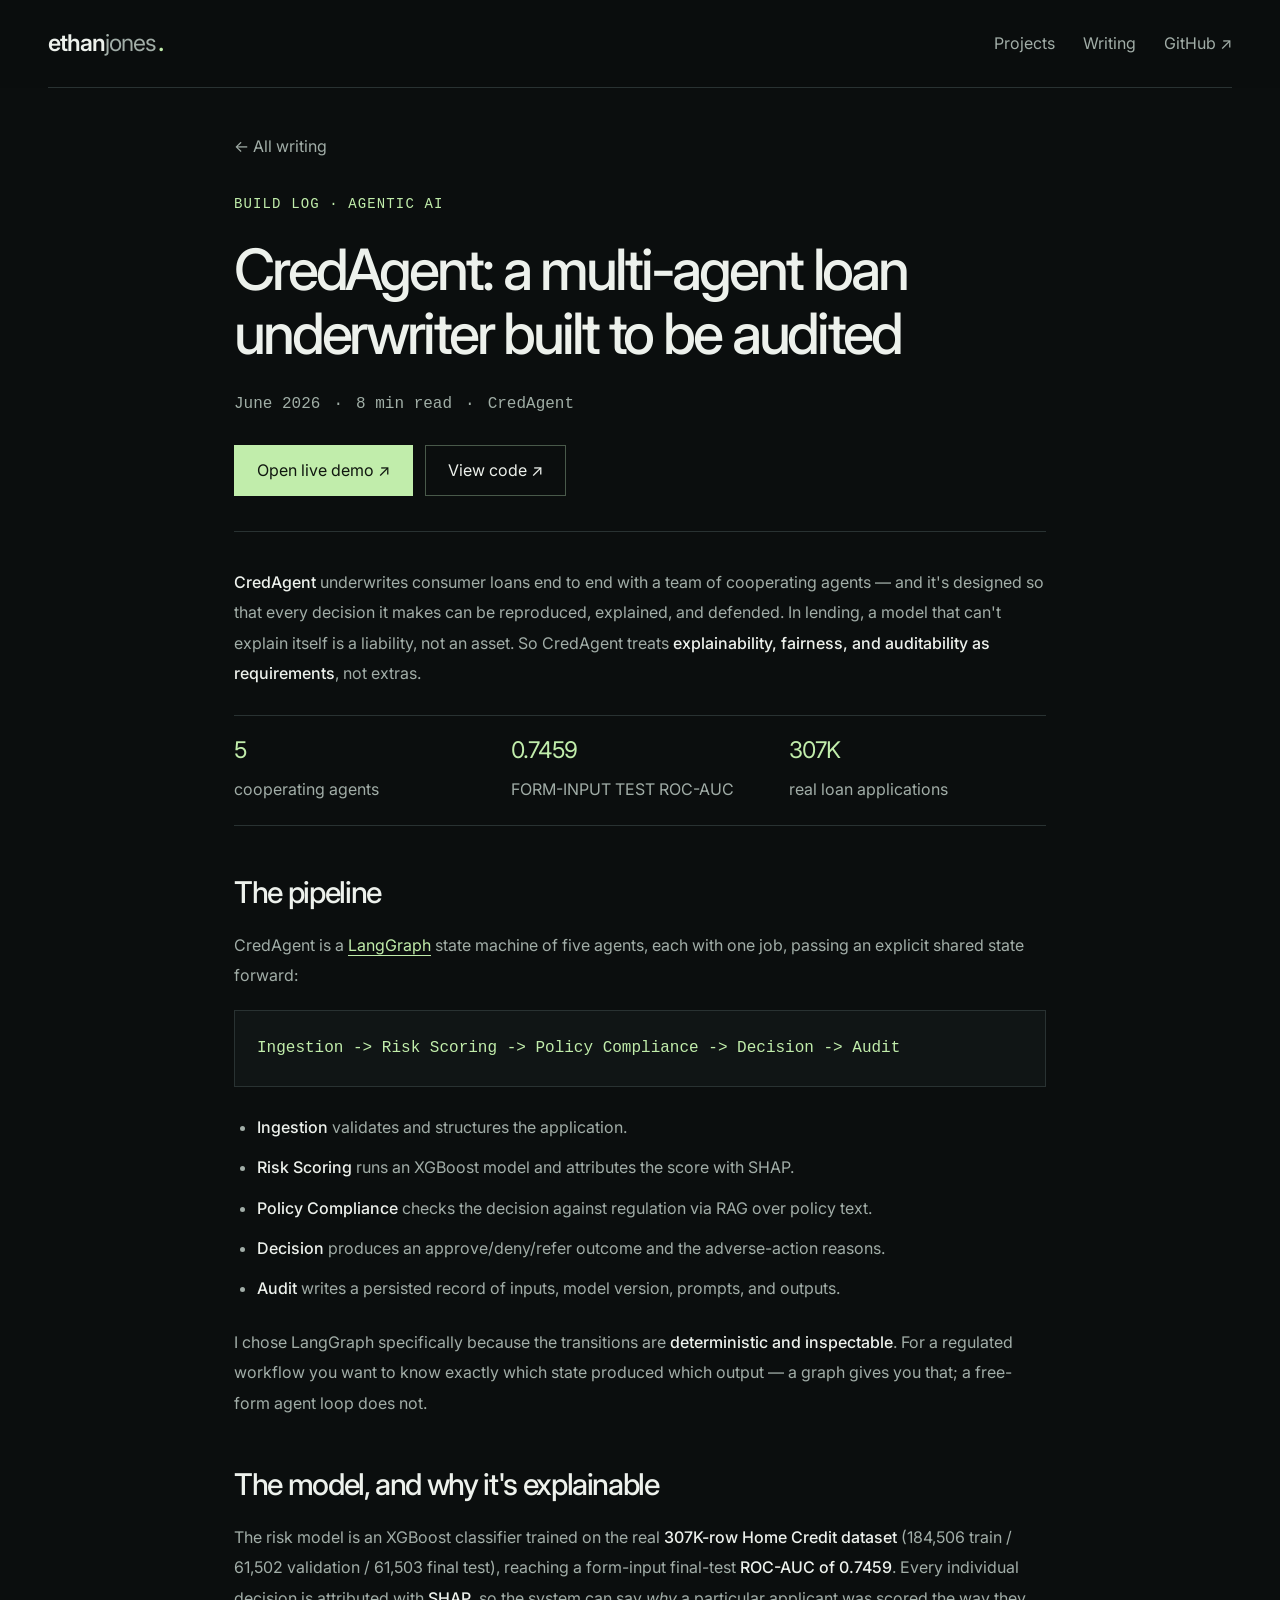
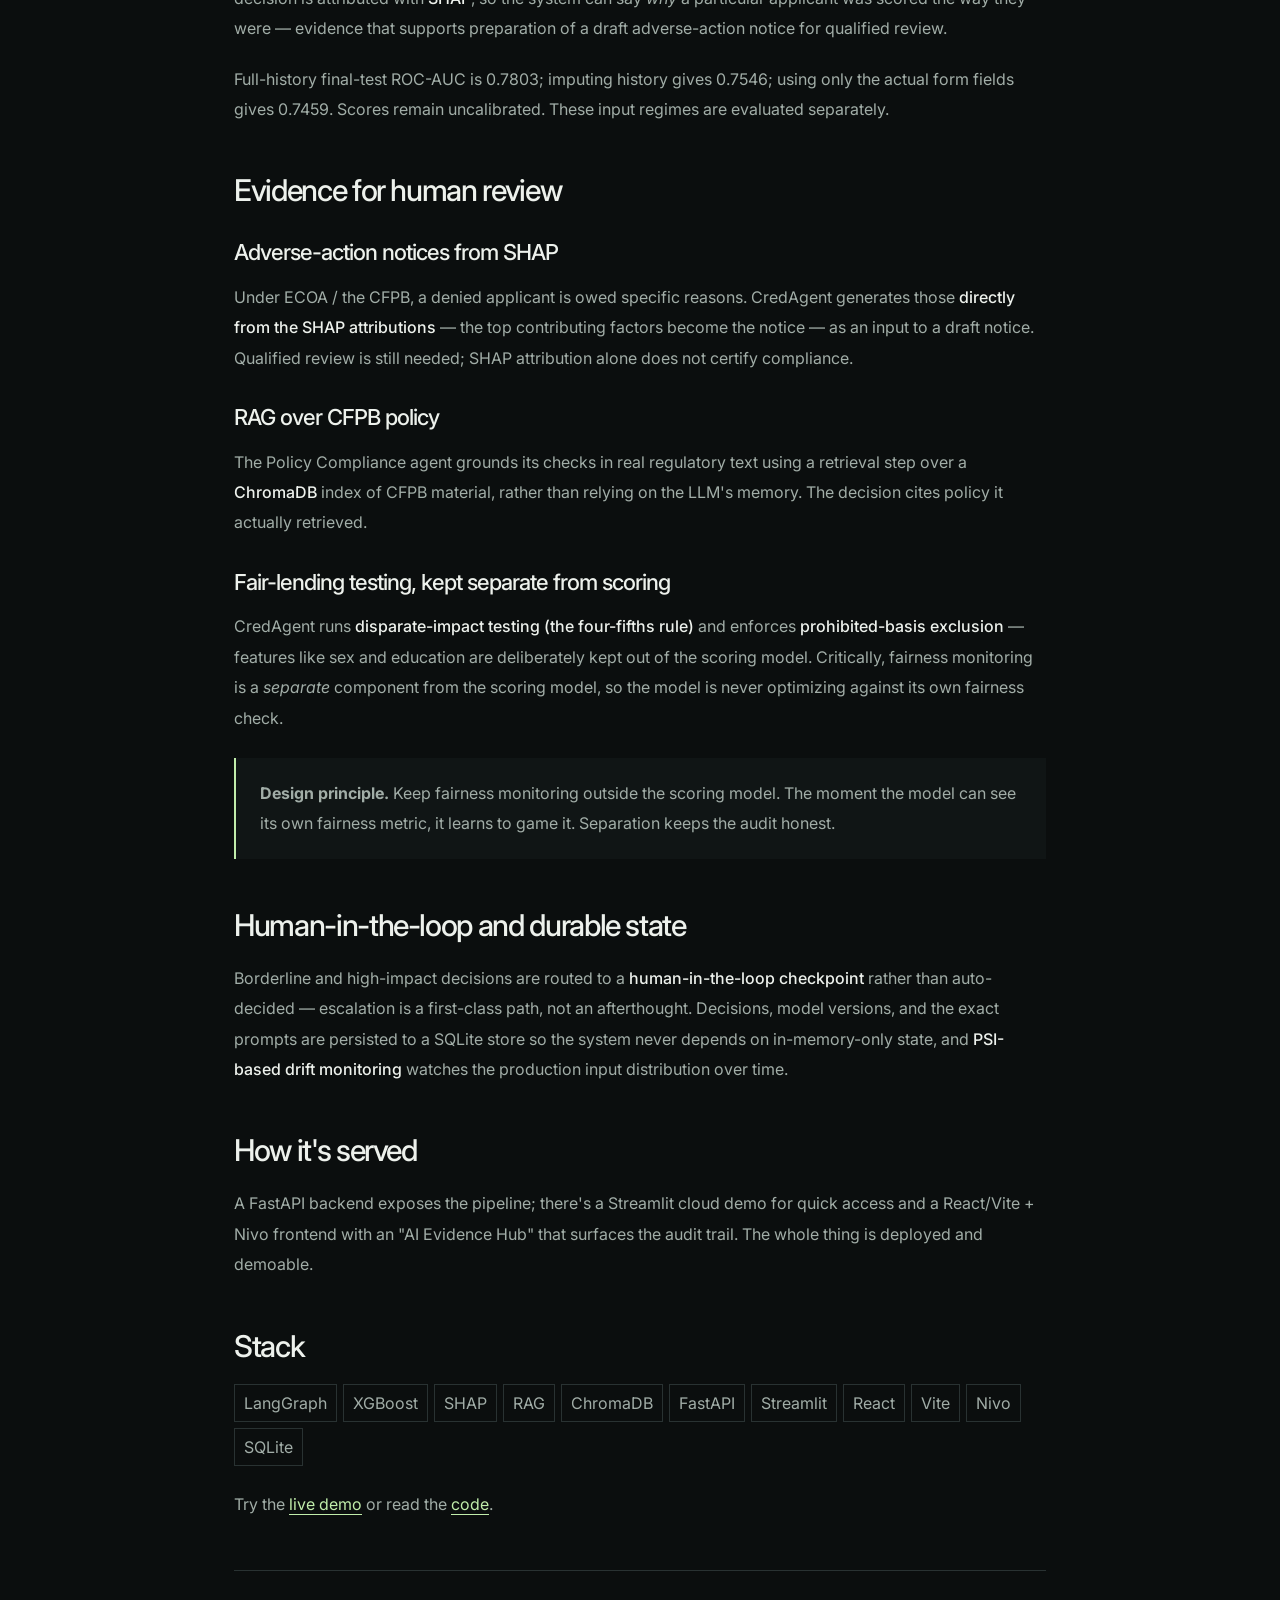
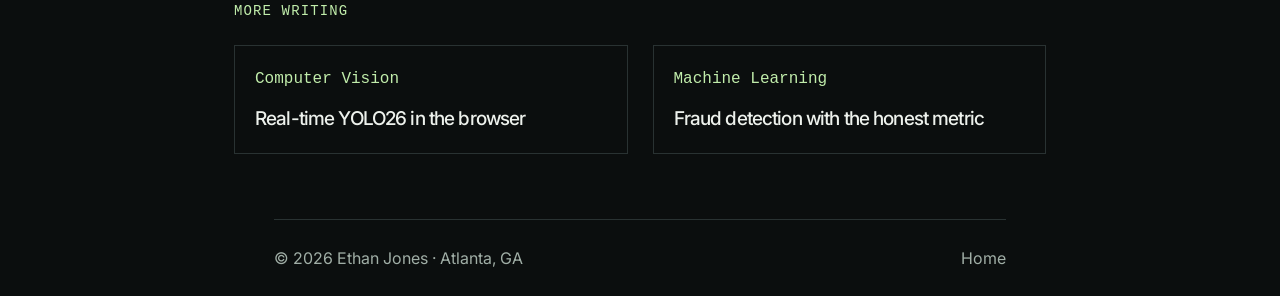
==== commit a2b523c9: "Add instant recorded walkthroughs and align portfolio with measured evaluation" ====
--- a/articles/credagent.html
+++ b/articles/credagent.html
@@ -34,7 +34,7 @@
 <div class="meta"><span>June 2026</span><span class="sep">·</span><span>8 min read</span><span class="sep">·</span><span>CredAgent</span></div>
 <div class="art-cta"><a class="btn btn-primary" href="https://ethanjgithub-credagent-streamlit-app-kruhoy.streamlit.app/" target="_blank" rel="noopener">Open live demo ↗</a><a class="btn btn-ghost" href="https://github.com/EthanJGithub/CredAgent" target="_blank" rel="noopener">View code ↗</a></div>
 <div class="prose"><p><strong>CredAgent</strong> underwrites consumer loans end to end with a team of cooperating agents — and it's designed so that every decision it makes can be reproduced, explained, and defended. In lending, a model that can't explain itself is a liability, not an asset. So CredAgent treats <strong>explainability, fairness, and auditability as requirements</strong>, not extras.</p>
-<div class="metrics"><div class="metric"><div class="n grad">5</div><div class="l">cooperating agents</div></div><div class="metric"><div class="n grad">0.76</div><div class="l">XGBoost ROC-AUC</div></div><div class="metric"><div class="n grad">307K</div><div class="l">real loan applications</div></div></div>
+<div class="metrics"><div class="metric"><div class="n grad">5</div><div class="l">cooperating agents</div></div><div class="metric"><div class="n grad">0.7459</div><div class="l">FORM-INPUT TEST ROC-AUC</div></div><div class="metric"><div class="n grad">307K</div><div class="l">real loan applications</div></div></div>
 <h2>The pipeline</h2>
 <p>CredAgent is a <a href="https://www.langchain.com/langgraph" target="_blank" rel="noopener">LangGraph</a> state machine of five agents, each with one job, passing an explicit shared state forward:</p>
 <pre><code>Ingestion -> Risk Scoring -> Policy Compliance -> Decision -> Audit</code></pre>
@@ -43,14 +43,14 @@
 <li><strong>Risk Scoring</strong> runs an XGBoost model and attributes the score with SHAP.</li>
 <li><strong>Policy Compliance</strong> checks the decision against regulation via RAG over policy text.</li>
 <li><strong>Decision</strong> produces an approve/deny/refer outcome and the adverse-action reasons.</li>
-<li><strong>Audit</strong> writes an immutable record of inputs, model version, prompts, and outputs.</li>
+<li><strong>Audit</strong> writes a persisted record of inputs, model version, prompts, and outputs.</li>
 </ul>
 <p>I chose LangGraph specifically because the transitions are <strong>deterministic and inspectable</strong>. For a regulated workflow you want to know exactly which state produced which output — a graph gives you that; a free-form agent loop does not.</p>
 <h2>The model, and why it's explainable</h2>
-<p>The risk model is an XGBoost classifier trained on the real <strong>307K-row Home Credit dataset</strong> (246K train / 61K validation), reaching a validation <strong>ROC-AUC of 0.76</strong>. Every individual decision is attributed with <strong>SHAP</strong>, so the system can say <em>why</em> a particular applicant was scored the way they were — which is exactly what you need to generate a compliant adverse-action notice.</p>
-<h2>Compliance is the feature</h2>
+<p>The risk model is an XGBoost classifier trained on the real <strong>307K-row Home Credit dataset</strong> (184,506 train / 61,502 validation / 61,503 final test), reaching a form-input final-test <strong>ROC-AUC of 0.7459</strong>. Every individual decision is attributed with <strong>SHAP</strong>, so the system can say <em>why</em> a particular applicant was scored the way they were — evidence that supports preparation of a draft adverse-action notice for qualified review.</p>
+<p>Full-history final-test ROC-AUC is 0.7803; imputing history gives 0.7546; using only the actual form fields gives 0.7459. Scores remain uncalibrated. These input regimes are evaluated separately.</p><h2>Evidence for human review</h2>
 <h3>Adverse-action notices from SHAP</h3>
-<p>Under ECOA / the CFPB, a denied applicant is owed specific reasons. CredAgent generates those <strong>directly from the SHAP attributions</strong> — the top contributing factors become the notice — so the explanation a regulator sees is the same signal the model actually used.</p>
+<p>Under ECOA / the CFPB, a denied applicant is owed specific reasons. CredAgent generates those <strong>directly from the SHAP attributions</strong> — the top contributing factors become the notice — as an input to a draft notice. Qualified review is still needed; SHAP attribution alone does not certify compliance.</p>
 <h3>RAG over CFPB policy</h3>
 <p>The Policy Compliance agent grounds its checks in real regulatory text using a retrieval step over a <strong>ChromaDB</strong> index of CFPB material, rather than relying on the LLM's memory. The decision cites policy it actually retrieved.</p>
 <h3>Fair-lending testing, kept separate from scoring</h3>
--- a/assets/style.css
+++ b/assets/style.css
@@ -67,3 +67,7 @@
 .sentinel-graphic{position:relative;inset:auto;margin:90px 20px 76px}.sentinel-map{flex:none;aspect-ratio:760/440;width:100%;height:auto}.sentinel-map svg{width:100%;height:100%}@media(max-width:900px){.sentinel-map{height:260px;aspect-ratio:auto}.sentinel-graphic{margin-inline:16px}}@media(max-width:680px){.sentinel-graphic{margin-top:108px;margin-bottom:90px}}
 
 .lab-metric strong{white-space:nowrap;flex-shrink:0}.lab-metric{flex-wrap:wrap}
+/* Balanced scale: readable copy with a compact editorial layout. */
+:root{--maxw:1360px}.hero{padding-top:44px}.hero h1{font-size:clamp(40px,5.5vw,76px)}section{padding-block:80px}.showcase-bar,.lab-footer,.lab-tabs small,.lab-tabs button>span,.visual-label,.visual-note,#motion-toggle,.result-eyebrow,.hero-status,.location,.eyebrow,.kicker{font-size:14px}.lab-tabs button{padding:16px 20px;font-size:17px}.lab-tabs small{margin-top:5px}.lab-copy h2{font-size:34px}.lab-copy{padding:26px}.lab-copy .eyebrow,.lab-metric span{font-size:14px}.lab-metric strong{font-size:28px}.real-output{padding:66px 20px 54px}.result-summary h3{font-size:24px}.visual-label{min-height:48px;padding:10px 20px}.visual-note{bottom:15px}.lab-footer{padding:12px 20px}.credit-graphic{margin:66px 20px 54px;gap:18px}.credit-card{padding:16px}.credit-card h3{font-size:18px;margin:12px 0 8px}.credit-card p{font-size:14px;line-height:1.6}.credit-step,.credit-paper .credit-step,.credit-tag,.credit-chips span,.credit-dossier-caption,.credit-ledger,.credit-stamp{font-size:14px;letter-spacing:0}.credit-tag{margin-top:12px;padding-top:10px}.credit-paper{padding:18px}.credit-paper h3{font-size:28px;margin-bottom:14px}.credit-document-icon{font-size:30px;margin:10px 0 14px;padding-bottom:8px}.credit-document-icon span,.credit-record-line>span{font-size:14px}.credit-record-line{font-size:14px;padding:10px 0;gap:8px}.credit-record-line small{font-size:14px;line-height:1.3;margin-top:3px}.credit-stamp{padding:8px 4px}.credit-dossier-caption{margin-top:22px}.credit-audit{padding-top:16px}.credit-audit strong{font-size:17px}.credit-icon,.credit-books,.credit-review-icon,.credit-bars{height:44px;margin-top:12px}.credit-chips span{padding:4px 6px}.sentinel-graphic{margin:66px 20px 56px}.sentinel-map-footer{font-size:14px}.fraud-key{font-size:14px;bottom:56px}
+@media(min-width:1181px){.lab-body[data-project="credit"]{grid-template-columns:minmax(0,2.4fr) minmax(280px,1fr)}.lab-body[data-project="credit"] .lab-visual{border-right:1px solid var(--line);border-bottom:0}.lab-body[data-project="credit"] .lab-copy{display:flex;align-items:start;gap:0}.lab-body[data-project="credit"] .lab-copy h2{margin:14px 0}.lab-body[data-project="credit"] .lab-metric{margin-top:20px}.lab-body[data-project="credit"] .lab-copy .text-link{margin-top:20px}}
+@media(max-width:680px){.hero h1{font-size:clamp(38px,8vw,54px)}section{padding-block:56px}.lab-tabs button{padding:13px 12px}.lab-tabs small{font-size:14px}.visual-label{padding:10px 12px}.real-output{padding:86px 12px 70px}.credit-graphic{margin:86px 12px 70px;gap:14px}.sentinel-graphic{margin:86px 16px 70px}.credit-card{padding:14px}.credit-card h3{font-size:18px}.credit-card p{font-size:14px}.credit-paper h3{font-size:28px}.credit-paper{padding:18px}.lab-copy h2{font-size:30px}.result-summary h3{font-size:22px}.showcase-bar,.lab-footer{font-size:14px}}
